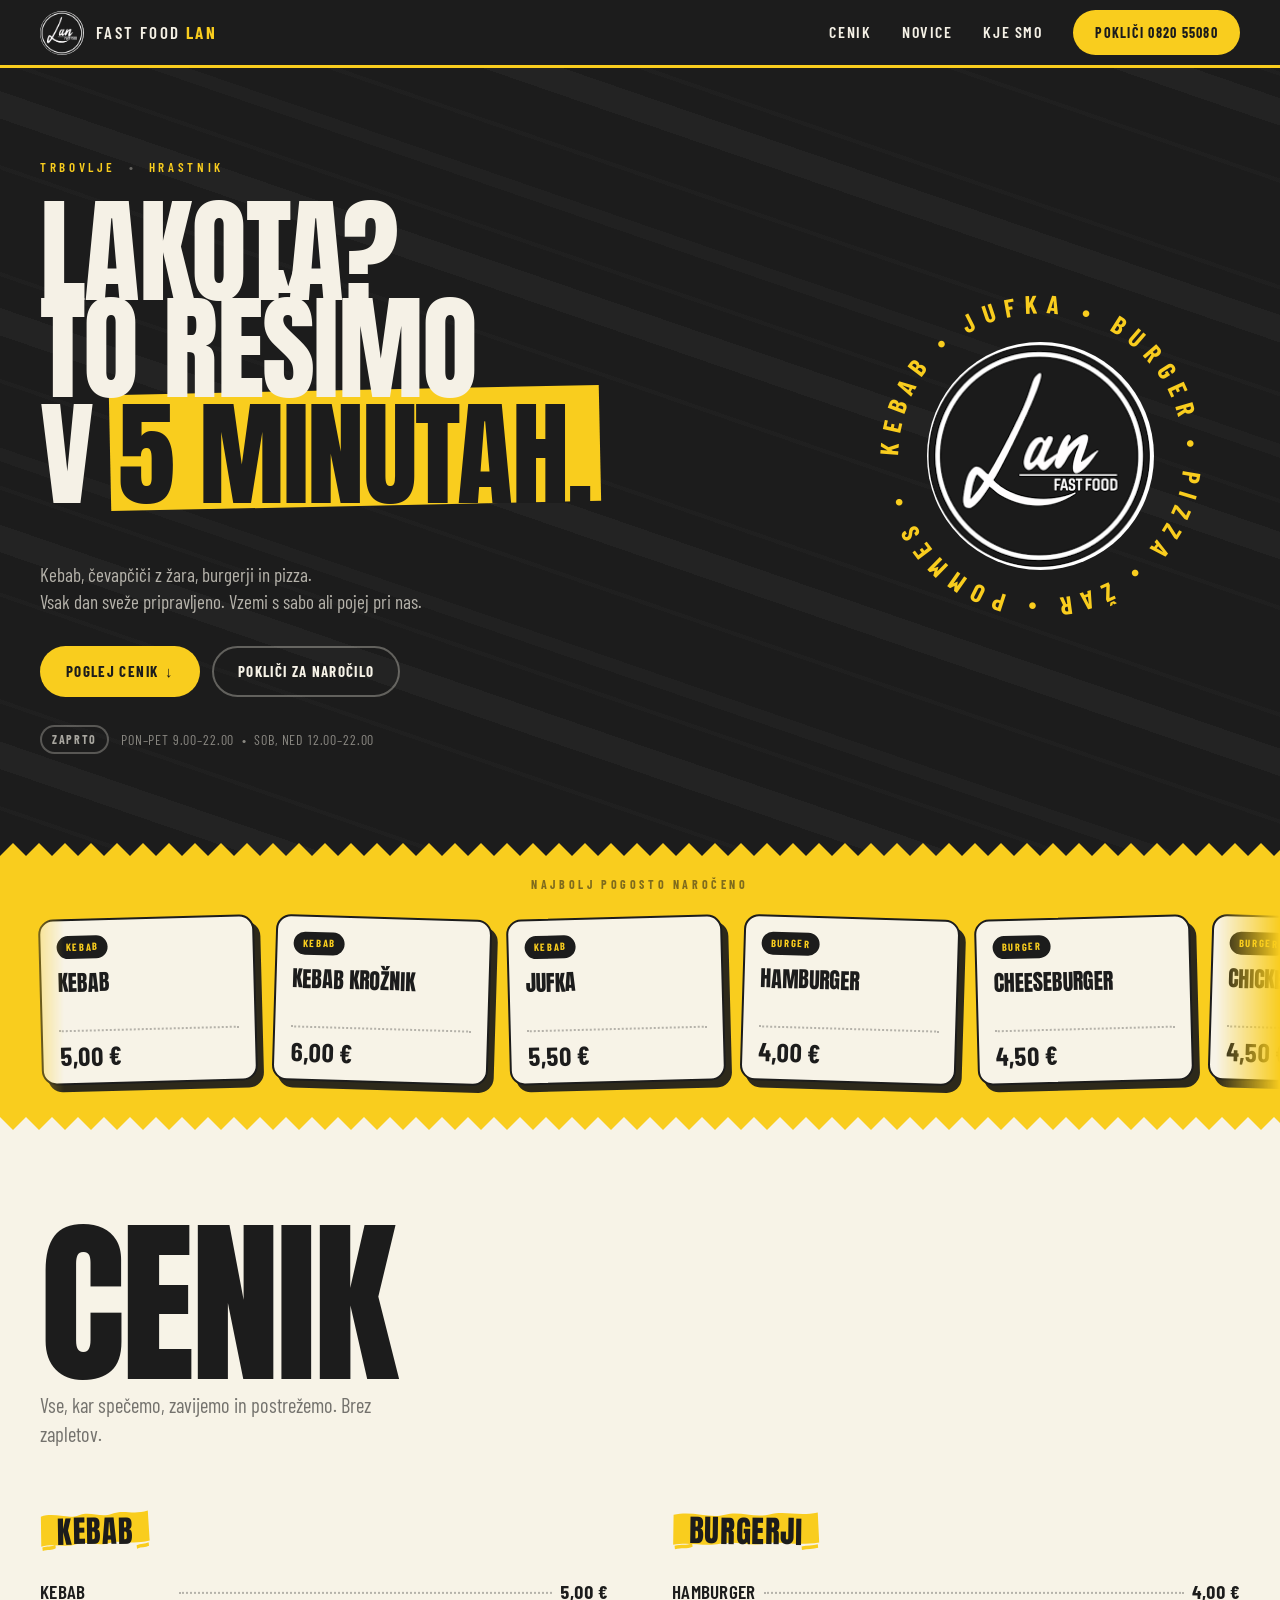
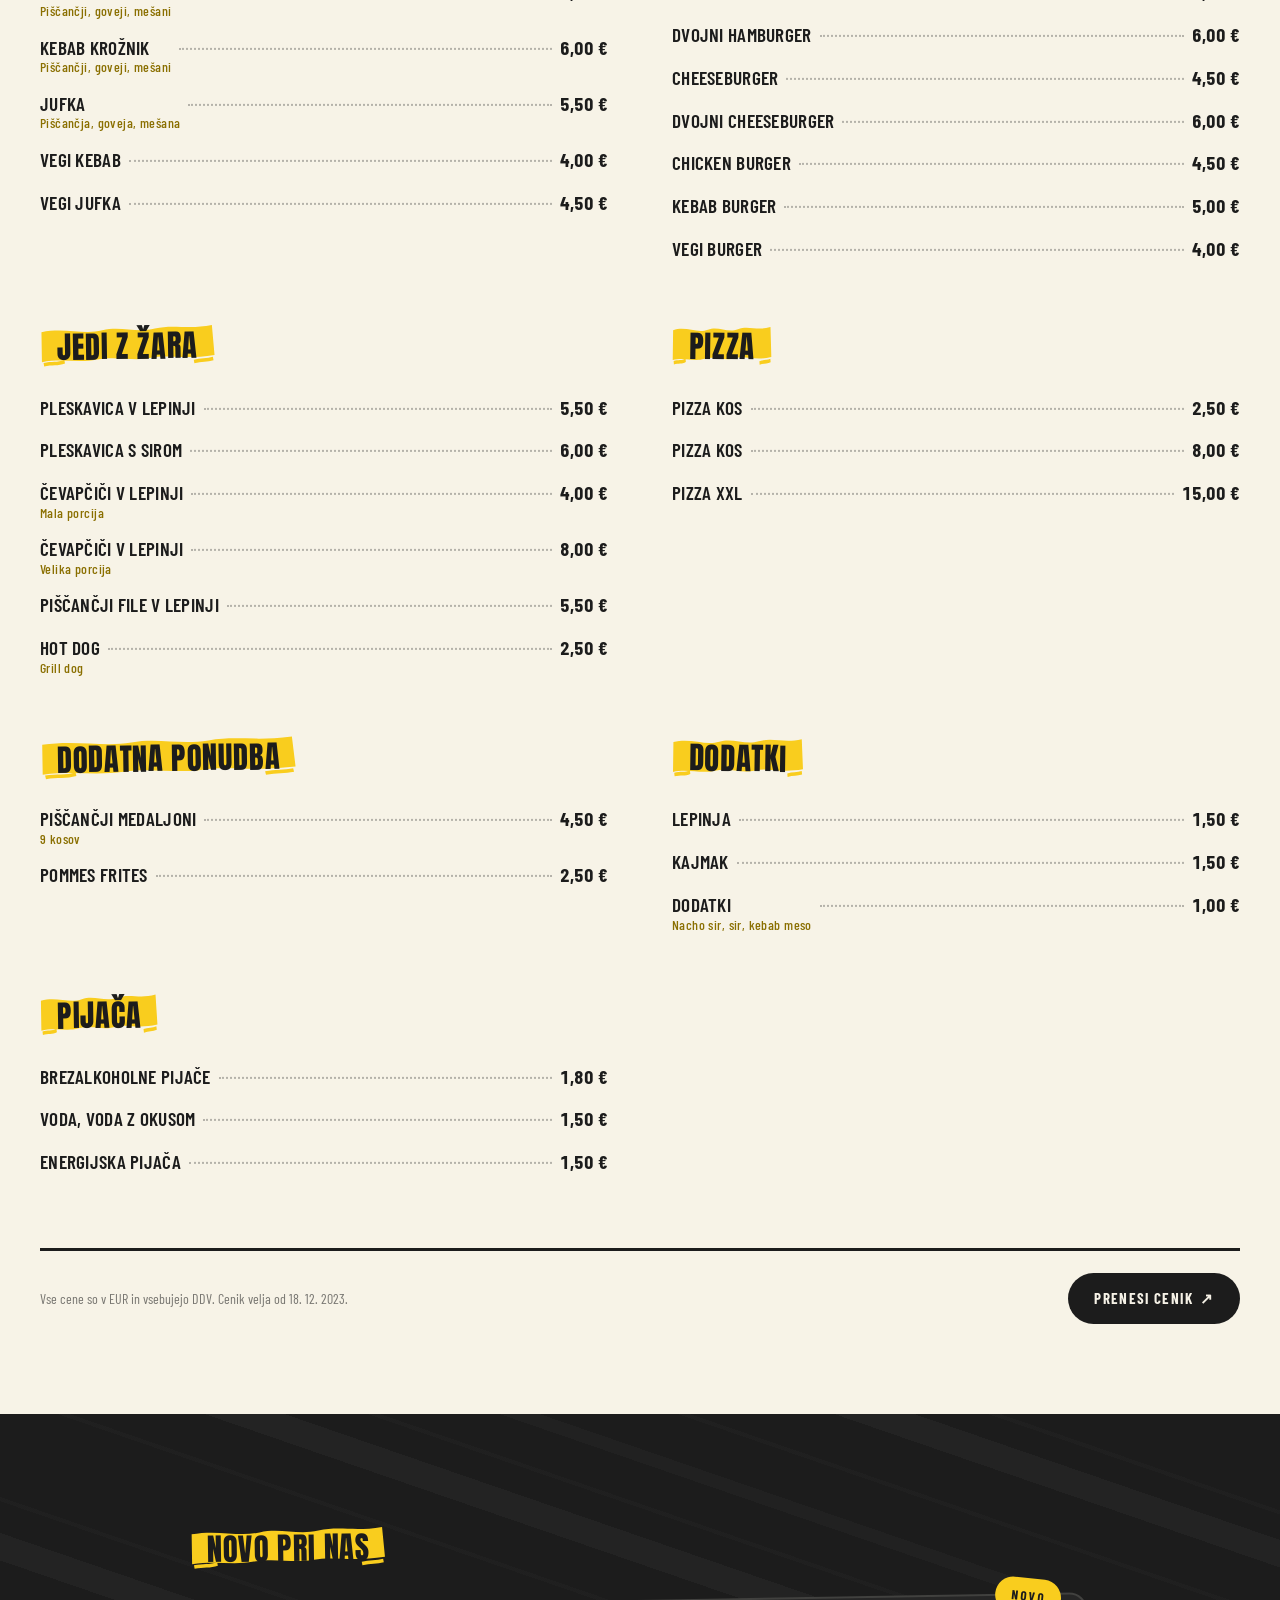
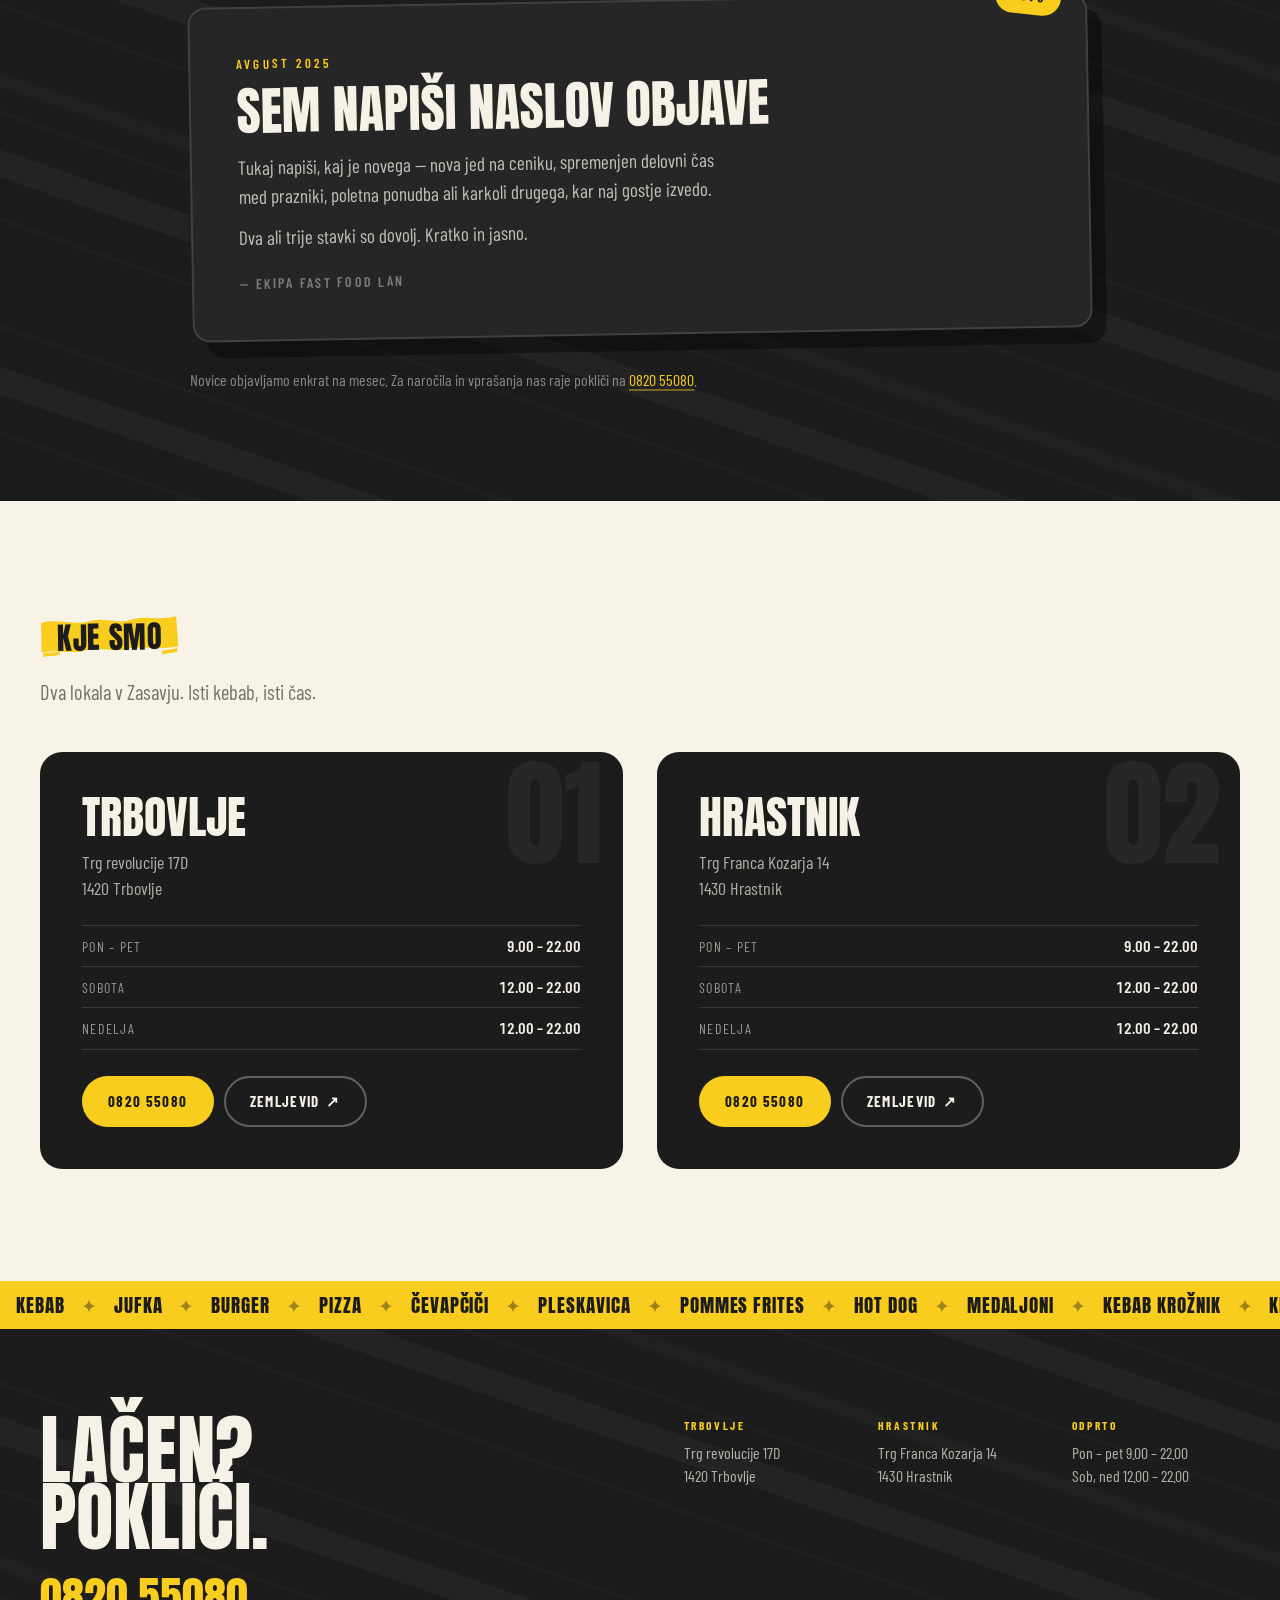
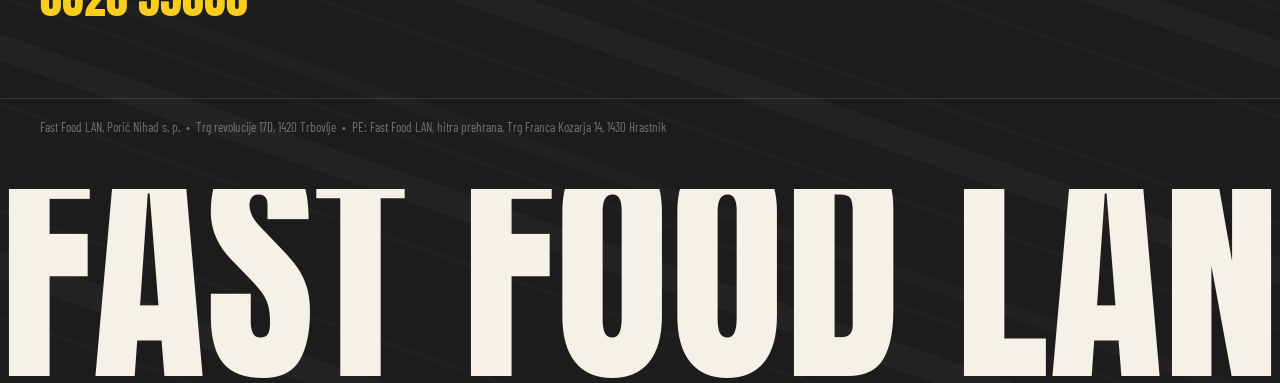
==== index.html @ a152cde7 "Add Fast Food LAN static site Single-page Slovene site for the Trbovlje and Hrastnik locations, buil" ====
<!DOCTYPE html>
<html lang="sl">
<head>
<meta charset="utf-8">
<meta name="viewport" content="width=device-width, initial-scale=1">
<title>Fast Food LAN — Trbovlje &amp; Hrastnik</title>
<meta name="description" content="Fast Food LAN — kebab, jufka, jedi z žara, burgerji in pizza. Trbovlje, Trg revolucije 17D in Hrastnik, Trg Franca Kozarja 14. Pokliči 0820 55080.">
<link rel="icon" href="assets/logo.png">
<link rel="preconnect" href="https://fonts.googleapis.com">
<link rel="preconnect" href="https://fonts.gstatic.com" crossorigin>
<link href="https://fonts.googleapis.com/css2?family=Anton&amp;family=Barlow+Condensed:wght@400;500;600;700&amp;display=swap" rel="stylesheet">
<link rel="stylesheet" href="css/style.css">
</head>
<body>

<a class="skip" href="#cenik">Skoči na cenik</a>

<!-- ============ GLAVA ============ -->
<header class="bar">
  <a class="bar__logo" href="#top">
    <img src="assets/logo.png" alt="Fast Food LAN" width="46" height="46">
    <span>Fast&nbsp;Food <b>LAN</b></span>
  </a>

  <button class="bar__burger" type="button" aria-expanded="false" aria-controls="nav" data-burger>
    <span></span><span></span><span></span>
    <em class="sr">Meni</em>
  </button>

  <nav class="bar__nav" id="nav" data-nav>
    <a href="#cenik">Cenik</a>
    <a href="#novice">Novice</a>
    <a href="#lokacije">Kje smo</a>
    <a class="btn btn--sun bar__call" href="tel:+38682055080">Pokliči 0820 55080</a>
  </nav>
</header>

<main id="top">

<!-- ============ HERO ============ -->
<section class="hero tex">
  <div class="hero__in">
    <div class="hero__txt">
      <p class="eyebrow">Trbovlje <i>&bull;</i> Hrastnik</p>
      <h1 class="hero__h">
        <span>Lakota?</span>
        <span>To rešimo</span>
        <span>v <mark>5 minutah.</mark></span>
      </h1>
      <p class="hero__p">Kebab, čevapčiči z žara, burgerji in pizza.<br>
        Vsak dan sveže pripravljeno. Vzemi s sabo ali pojej pri nas.</p>
      <div class="hero__btns">
        <a class="btn btn--sun" href="#cenik">Poglej cenik <i aria-hidden="true">&darr;</i></a>
        <a class="btn btn--line" href="tel:+38682055080">Pokliči za naročilo</a>
      </div>
      <p class="hero__meta">
        <span class="pill" data-openpill></span>
        <span>Pon&ndash;pet 9.00&ndash;22.00 &nbsp;&bull;&nbsp; sob, ned 12.00&ndash;22.00</span>
      </p>
    </div>

    <div class="hero__seal" aria-hidden="true">
      <svg class="seal" viewBox="0 0 240 240">
        <defs><path id="ring" d="M120,120 m-95,0 a95,95 0 1,1 190,0 a95,95 0 1,1 -190,0"/></defs>
        <text><textPath href="#ring">KEBAB &bull; JUFKA &bull; BURGER &bull; PIZZA &bull; ŽAR &bull; POMMES &bull; </textPath></text>
      </svg>
      <img class="hero__seal-logo" src="assets/logo.png" alt="" width="150" height="150">
    </div>
  </div>
</section>

<!-- ============ TEKOCI TRAK ============ -->
<!-- Kartice se same sestavijo iz cenika spodaj (glej js/main.js).
     Katera jed pride na trak dolocis z oznako data-pick v ceniku. -->
<section class="belt-wrap" data-belt-section hidden>
  <div class="zigline zigline--top" aria-hidden="true"></div>
  <p class="belt-kick">Najbolj pogosto naročeno</p>
  <div class="belt" data-belt>
    <div class="belt__shift" data-shift>
      <div class="belt__track" data-track></div>
    </div>
  </div>
  <div class="zigline zigline--bot" aria-hidden="true"></div>
</section>

<!-- ======================================================================
     CENIK
     Cene spremenis kar tukaj, v vrsticah <li class="row">.
     Oznaka data-pick pomeni, da se jed pokaze tudi na premikajocem traku.
     ====================================================================== -->
<section class="cenik" id="cenik">
  <header class="cenik__head">
    <h2 class="mega">Cenik</h2>
    <p>Vse, kar spečemo, zavijemo in postrežemo. Brez zapletov.</p>
  </header>

  <div class="cenik__grid">

    <section class="cat reveal">
      <h3 class="tag"><span>Kebab</span></h3>
      <ul class="rows">
        <li class="row" data-pick data-tag="Kebab"><span class="row__n">Kebab<em>Piščančji, goveji, mešani</em></span><span class="row__d"></span><span class="row__p">5,00&nbsp;€</span></li>
        <li class="row" data-pick data-tag="Kebab"><span class="row__n">Kebab krožnik<em>Piščančji, goveji, mešani</em></span><span class="row__d"></span><span class="row__p">6,00&nbsp;€</span></li>
        <li class="row" data-pick data-tag="Kebab"><span class="row__n">Jufka<em>Piščančja, goveja, mešana</em></span><span class="row__d"></span><span class="row__p">5,50&nbsp;€</span></li>
        <li class="row"><span class="row__n">Vegi kebab</span><span class="row__d"></span><span class="row__p">4,00&nbsp;€</span></li>
        <li class="row"><span class="row__n">Vegi jufka</span><span class="row__d"></span><span class="row__p">4,50&nbsp;€</span></li>
      </ul>
    </section>

    <section class="cat reveal">
      <h3 class="tag"><span>Burgerji</span></h3>
      <ul class="rows">
        <li class="row" data-pick data-tag="Burger"><span class="row__n">Hamburger</span><span class="row__d"></span><span class="row__p">4,00&nbsp;€</span></li>
        <li class="row"><span class="row__n">Dvojni hamburger</span><span class="row__d"></span><span class="row__p">6,00&nbsp;€</span></li>
        <li class="row" data-pick data-tag="Burger"><span class="row__n">Cheeseburger</span><span class="row__d"></span><span class="row__p">4,50&nbsp;€</span></li>
        <li class="row"><span class="row__n">Dvojni cheeseburger</span><span class="row__d"></span><span class="row__p">6,00&nbsp;€</span></li>
        <li class="row" data-pick data-tag="Burger"><span class="row__n">Chicken burger</span><span class="row__d"></span><span class="row__p">4,50&nbsp;€</span></li>
        <li class="row" data-pick data-tag="Burger"><span class="row__n">Kebab burger</span><span class="row__d"></span><span class="row__p">5,00&nbsp;€</span></li>
        <li class="row"><span class="row__n">Vegi burger</span><span class="row__d"></span><span class="row__p">4,00&nbsp;€</span></li>
      </ul>
    </section>

    <section class="cat reveal">
      <h3 class="tag"><span>Jedi z žara</span></h3>
      <ul class="rows">
        <li class="row" data-pick data-tag="Z žara"><span class="row__n">Pleskavica v lepinji</span><span class="row__d"></span><span class="row__p">5,50&nbsp;€</span></li>
        <li class="row"><span class="row__n">Pleskavica s sirom</span><span class="row__d"></span><span class="row__p">6,00&nbsp;€</span></li>
        <li class="row"><span class="row__n">Čevapčiči v lepinji<em>Mala porcija</em></span><span class="row__d"></span><span class="row__p">4,00&nbsp;€</span></li>
        <li class="row" data-pick data-tag="Z žara"><span class="row__n">Čevapčiči v lepinji<em>Velika porcija</em></span><span class="row__d"></span><span class="row__p">8,00&nbsp;€</span></li>
        <li class="row" data-pick data-tag="Z žara"><span class="row__n">Piščančji file v lepinji</span><span class="row__d"></span><span class="row__p">5,50&nbsp;€</span></li>
        <li class="row" data-pick data-tag="Z žara"><span class="row__n">Hot dog<em>Grill dog</em></span><span class="row__d"></span><span class="row__p">2,50&nbsp;€</span></li>
      </ul>
    </section>

    <section class="cat reveal">
      <h3 class="tag"><span>Pizza</span></h3>
      <ul class="rows">
        <li class="row" data-pick data-tag="Pizza"><span class="row__n">Pizza kos</span><span class="row__d"></span><span class="row__p">2,50&nbsp;€</span></li>
        <li class="row"><span class="row__n">Pizza kos</span><span class="row__d"></span><span class="row__p">8,00&nbsp;€</span></li>
        <li class="row" data-pick data-tag="Pizza"><span class="row__n">Pizza XXL</span><span class="row__d"></span><span class="row__p">15,00&nbsp;€</span></li>
      </ul>
    </section>

    <section class="cat reveal">
      <h3 class="tag"><span>Dodatna ponudba</span></h3>
      <ul class="rows">
        <li class="row" data-pick data-tag="Prigrizek"><span class="row__n">Piščančji medaljoni<em>9 kosov</em></span><span class="row__d"></span><span class="row__p">4,50&nbsp;€</span></li>
        <li class="row" data-pick data-tag="Prigrizek"><span class="row__n">Pommes frites</span><span class="row__d"></span><span class="row__p">2,50&nbsp;€</span></li>
      </ul>
    </section>

    <section class="cat reveal">
      <h3 class="tag"><span>Dodatki</span></h3>
      <ul class="rows">
        <li class="row"><span class="row__n">Lepinja</span><span class="row__d"></span><span class="row__p">1,50&nbsp;€</span></li>
        <li class="row"><span class="row__n">Kajmak</span><span class="row__d"></span><span class="row__p">1,50&nbsp;€</span></li>
        <li class="row"><span class="row__n">Dodatki<em>Nacho sir, sir, kebab meso</em></span><span class="row__d"></span><span class="row__p">1,00&nbsp;€</span></li>
      </ul>
    </section>

    <section class="cat reveal">
      <h3 class="tag"><span>Pijača</span></h3>
      <ul class="rows">
        <li class="row"><span class="row__n">Brezalkoholne pijače</span><span class="row__d"></span><span class="row__p">1,80&nbsp;€</span></li>
        <li class="row"><span class="row__n">Voda, voda z okusom</span><span class="row__d"></span><span class="row__p">1,50&nbsp;€</span></li>
        <li class="row"><span class="row__n">Energijska pijača</span><span class="row__d"></span><span class="row__p">1,50&nbsp;€</span></li>
      </ul>
    </section>

  </div>

  <footer class="cenik__foot">
    <p class="fine">Vse cene so v EUR in vsebujejo DDV. Cenik velja od 18.&nbsp;12.&nbsp;2023.</p>
    <a class="btn btn--ink" href="assets/cenik.jpg" target="_blank" rel="noopener">Prenesi cenik <i aria-hidden="true">&#8599;</i></a>
  </footer>
</section>

<!-- ======================================================================
     OBJAVA MESECA
     Enkrat na mesec zamenjaj samo tri stvari v kartici spodaj:
       1. DATUM     -> vrstica <p class="post__date">
       2. NASLOV    -> vrstica <h3 class="post__h">
       3. BESEDILO  -> odstavki <p> znotraj <div class="post__body">
     Nalepko "Novo" lahko zamenjas z drugo besedo ali celo vrstico izbrises.
     Vsega ostalega (razredov, oznak) se ne dotikaj.
     ====================================================================== -->
<section class="novice tex" id="novice">
  <div class="novice__in">
    <h2 class="tag tag--dark"><span>Novo pri nas</span></h2>

    <article class="post">
      <span class="sticker">Novo</span>
      <p class="post__date">Avgust 2025</p>
      <h3 class="post__h">Sem napiši naslov objave</h3>
      <div class="post__body">
        <p>Tukaj napiši, kaj je novega — nova jed na ceniku, spremenjen delovni čas
        med prazniki, poletna ponudba ali karkoli drugega, kar naj gostje izvedo.</p>
        <p>Dva ali trije stavki so dovolj. Kratko in jasno.</p>
      </div>
      <p class="post__sign">&mdash; ekipa Fast Food LAN</p>
    </article>

    <p class="novice__hint">Novice objavljamo enkrat na mesec.
      Za naročila in vprašanja nas raje pokliči na <a href="tel:+38682055080">0820 55080</a>.</p>
  </div>
</section>

<!-- ============ LOKACIJE ============ -->
<section class="loks" id="lokacije">
  <header class="loks__head">
    <h2 class="tag"><span>Kje smo</span></h2>
    <p>Dva lokala v Zasavju. Isti kebab, isti čas.</p>
  </header>

  <div class="loks__grid">
    <article class="lok">
      <p class="lok__no">01</p>
      <h3>Trbovlje</h3>
      <p class="lok__addr">Trg revolucije 17D<br>1420 Trbovlje</p>
      <dl class="hrs">
        <div><dt>Pon &ndash; pet</dt><dd>9.00 &ndash; 22.00</dd></div>
        <div><dt>Sobota</dt><dd>12.00 &ndash; 22.00</dd></div>
        <div><dt>Nedelja</dt><dd>12.00 &ndash; 22.00</dd></div>
      </dl>
      <div class="lok__btns">
        <a class="btn btn--sun" href="tel:+38682055080">0820 55080</a>
        <a class="btn btn--line" href="https://www.google.com/maps/search/?api=1&amp;query=Trg%20revolucije%2017D%2C%201420%20Trbovlje" target="_blank" rel="noopener">Zemljevid <i aria-hidden="true">&#8599;</i></a>
      </div>
    </article>

    <article class="lok">
      <p class="lok__no">02</p>
      <h3>Hrastnik</h3>
      <p class="lok__addr">Trg Franca Kozarja 14<br>1430 Hrastnik</p>
      <dl class="hrs">
        <div><dt>Pon &ndash; pet</dt><dd>9.00 &ndash; 22.00</dd></div>
        <div><dt>Sobota</dt><dd>12.00 &ndash; 22.00</dd></div>
        <div><dt>Nedelja</dt><dd>12.00 &ndash; 22.00</dd></div>
      </dl>
      <div class="lok__btns">
        <a class="btn btn--sun" href="tel:+38682055080">0820 55080</a>
        <a class="btn btn--line" href="https://www.google.com/maps/search/?api=1&amp;query=Trg%20Franca%20Kozarja%2014%2C%201430%20Hrastnik" target="_blank" rel="noopener">Zemljevid <i aria-hidden="true">&#8599;</i></a>
      </div>
    </article>
  </div>
</section>

</main>

<!-- ============ NOGA ============ -->
<footer class="foot tex" id="kontakt">
  <div class="strip" aria-hidden="true">
    <div class="strip__track" data-strip></div>
  </div>

  <div class="foot__in">
    <div class="foot__col">
      <h2 class="foot__claim">Lačen?<br>Pokliči.</h2>
      <a class="foot__tel" href="tel:+38682055080">0820 55080</a>
    </div>
    <div class="foot__col foot__col--adr">
      <div>
        <p class="foot__lbl">Trbovlje</p>
        <p>Trg revolucije 17D<br>1420 Trbovlje</p>
      </div>
      <div>
        <p class="foot__lbl">Hrastnik</p>
        <p>Trg Franca Kozarja 14<br>1430 Hrastnik</p>
      </div>
      <div>
        <p class="foot__lbl">Odprto</p>
        <p>Pon &ndash; pet 9.00 &ndash; 22.00<br>Sob, ned 12.00 &ndash; 22.00</p>
      </div>
    </div>
  </div>

  <p class="foot__legal">Fast Food LAN, Porič Nihad s.&nbsp;p. &nbsp;&bull;&nbsp; Trg revolucije 17D, 1420 Trbovlje &nbsp;&bull;&nbsp; PE: Fast Food LAN, hitra prehrana, Trg Franca Kozarja 14, 1430 Hrastnik</p>

  <svg class="wordmark" viewBox="0 0 1000 152" aria-hidden="true" focusable="false">
    <text x="0" y="146" font-size="200" textLength="1000" lengthAdjust="spacingAndGlyphs">FAST FOOD LAN</text>
  </svg>
</footer>

<script src="js/main.js"></script>
</body>
</html>
---- css/style.css ----
/* ==========================================================================
   Fast Food LAN — Trbovlje & Hrastnik
   Barve in oblike so vzete iz tiskanega cenika: crna, rumena, kremna.
   ========================================================================== */

:root{
  --ink:#1c1c1c;
  --ink-2:#262626;
  --sun:#f9cd1e;
  --sun-hi:#ffda3d;
  --cream:#f7f3e7;
  --chalk:#f5f1e6;
  --mustard:#8a6f00;

  --bar-h:68px;
  --pad:clamp(16px,4vw,40px);
  --wrap:1280px;

  --disp:'Anton','Arial Narrow',Impact,'Haettenschweiler',sans-serif;
  --text:'Barlow Condensed','Roboto Condensed','Arial Narrow',Arial,sans-serif;

  /* rumena poteza copica — enaka kot na tiskanem ceniku */
  --brush:url("data:image/svg+xml,%3Csvg xmlns='http://www.w3.org/2000/svg' viewBox='0 0 320 50' preserveAspectRatio='none'%3E%3Cpath fill='%23f9cd1e' d='M3 44 C40 40 70 46 104 42 C140 38 168 45 202 41 C232 37 262 44 318 39 L314 5 C270 10 244 3 210 8 C176 13 148 4 114 9 C80 14 46 5 3 10 Z'/%3E%3Cpath fill='%23f9cd1e' d='M281 48 C294 46 305 47 316 45 L315 41 C304 43 292 42 280 44 Z'/%3E%3Cpath fill='%23f9cd1e' d='M7 49 C21 47 33 49 45 46 L44 42 C32 45 20 43 6 45 Z'/%3E%3C/svg%3E");
}

*,*::before,*::after{box-sizing:border-box}

html{
  overflow-x:hidden;
  scroll-behavior:smooth;
  -webkit-text-size-adjust:100%;
}

body{
  margin:0;
  overflow-x:hidden;
  background:var(--cream);
  color:var(--ink);
  font-family:var(--text);
  font-size:17px;
  line-height:1.4;
  -webkit-font-smoothing:antialiased;
}

img{max-width:100%;height:auto;display:block}
a{color:inherit;text-decoration:none}
h1,h2,h3{font-weight:400;margin:0}

:focus-visible{outline:3px solid var(--sun);outline-offset:3px;border-radius:3px}

.sr{position:absolute;width:1px;height:1px;overflow:hidden;clip-path:inset(50%);white-space:nowrap}

.skip{
  position:absolute;left:-9999px;top:0;z-index:200;
  background:var(--sun);color:var(--ink);padding:12px 18px;
  font-weight:700;text-transform:uppercase;letter-spacing:.1em;
}
.skip:focus{left:12px;top:12px}

section[id],main[id]{scroll-margin-top:calc(var(--bar-h) + 20px)}

/* --- diagonalne poteze na temnem ozadju (kot na ceniku) ------------------ */
.tex{position:relative;background:var(--ink);color:var(--chalk);overflow:hidden}
.tex::before{
  content:"";position:absolute;inset:-12% -20%;pointer-events:none;
  background:
    repeating-linear-gradient(19deg,transparent 0 58px,rgba(255,255,255,.032) 58px 84px,transparent 84px 205px),
    repeating-linear-gradient(19deg,transparent 0 134px,rgba(255,255,255,.024) 134px 147px,transparent 147px 420px),
    repeating-linear-gradient(19deg,transparent 0 22px,rgba(255,255,255,.015) 22px 26px,transparent 26px 101px);
}
.tex>*{position:relative;z-index:1}

/* --- gumbi --------------------------------------------------------------- */
.btn{
  display:inline-flex;align-items:center;gap:.45em;
  font-family:var(--text);font-weight:700;font-size:15px;
  text-transform:uppercase;letter-spacing:.09em;
  padding:13px 24px;border:2.5px solid transparent;border-radius:999px;
  cursor:pointer;white-space:nowrap;
  transition:transform .18s ease,background-color .18s ease,color .18s ease,border-color .18s ease;
}
.btn i{font-style:normal}
.btn--sun{background:var(--sun);color:var(--ink)}
.btn--sun:hover{background:var(--sun-hi);transform:translateY(-2px)}
.btn--ink{background:var(--ink);color:var(--chalk)}
.btn--ink:hover{transform:translateY(-2px)}
.btn--line{border-color:rgba(245,241,230,.32);color:var(--chalk)}
.btn--line:hover{border-color:var(--sun);color:var(--sun);transform:translateY(-2px)}

/* --- rumena oznaka s potezo copica -------------------------------------- */
.tag{
  display:block;margin:0 0 18px;
  font-family:var(--disp);font-size:clamp(23px,2.4vw,31px);
  text-transform:uppercase;letter-spacing:.02em;color:var(--ink);
}
/* poteza mora biti visja od crk — Anton sega nad vrh vrstice */
.tag span{
  display:inline-block;line-height:1;padding:.3em .55em .13em;
  background-image:var(--brush);background-repeat:no-repeat;background-size:100% 100%;
  transform:rotate(-.9deg);
}
.cat:nth-child(even) .tag span{transform:rotate(.8deg)}

.mega{
  font-family:var(--disp);font-size:clamp(62px,14vw,188px);
  line-height:.8;letter-spacing:-.022em;text-transform:uppercase;
}

.eyebrow{
  margin:0;font-weight:600;font-size:13px;letter-spacing:.28em;
  text-transform:uppercase;color:var(--sun);
}
.eyebrow i{font-style:normal;color:rgba(245,241,230,.35);margin:0 .45em}

/* ======================= GLAVA ========================================== */
.bar{
  position:fixed;top:0;left:0;right:0;z-index:100;
  height:var(--bar-h);
  display:flex;align-items:center;justify-content:space-between;gap:18px;
  padding:0 var(--pad);
  background:var(--ink);
  border-bottom:3px solid var(--sun);
}
.bar__logo{display:flex;align-items:center;gap:12px;color:var(--chalk)}
.bar__logo img{width:44px;height:44px;border-radius:50%;background:#fff}
.bar__logo span{
  font-weight:600;font-size:17px;letter-spacing:.14em;text-transform:uppercase;
}
.bar__logo b{color:var(--sun);font-weight:700}

.bar__nav{display:flex;align-items:center;gap:clamp(16px,2.4vw,34px)}
.bar__nav>a:not(.btn){
  position:relative;font-weight:600;font-size:16px;letter-spacing:.1em;
  text-transform:uppercase;color:var(--chalk);padding:6px 0;
}
.bar__nav>a:not(.btn)::after{
  content:"";position:absolute;left:0;right:0;bottom:0;height:3px;
  background:var(--sun);transform:scaleX(0);transform-origin:left;
  transition:transform .22s ease;
}
.bar__nav>a:not(.btn):hover::after{transform:scaleX(1)}
.bar__call{padding:11px 20px;font-size:14px}

.bar__burger{
  display:none;position:relative;width:46px;height:40px;
  background:none;border:0;padding:8px;cursor:pointer;
}
.bar__burger span{
  display:block;height:3px;background:var(--chalk);border-radius:2px;
  transition:transform .22s ease,opacity .18s ease;
}
.bar__burger span+span{margin-top:6px}
.bar__burger[aria-expanded="true"] span:nth-child(1){transform:translateY(9px) rotate(45deg)}
.bar__burger[aria-expanded="true"] span:nth-child(2){opacity:0}
.bar__burger[aria-expanded="true"] span:nth-child(3){transform:translateY(-9px) rotate(-45deg)}

@media (max-width:880px){
  .bar__burger{display:block}
  .bar__nav{
    position:fixed;top:var(--bar-h);left:0;right:0;
    flex-direction:column;align-items:flex-start;gap:4px;
    padding:26px var(--pad) 34px;
    background:var(--ink);border-bottom:3px solid var(--sun);
    transform:translateY(-14px);opacity:0;pointer-events:none;
    transition:transform .24s ease,opacity .2s ease;
  }
  .bar__nav.is-open{transform:none;opacity:1;pointer-events:auto}
  .bar__nav>a:not(.btn){font-family:var(--disp);font-size:34px;letter-spacing:.02em;padding:10px 0}
  .bar__nav>a:not(.btn)::after{display:none}
  .bar__call{margin-top:16px;font-size:16px;padding:14px 24px}
}
@media (max-width:420px){
  .bar__logo span{display:none}
}

/* ======================= HERO =========================================== */
.hero{padding:calc(var(--bar-h) + clamp(46px,7vw,92px)) 0 clamp(56px,8vw,104px)}
.hero__in{
  max-width:var(--wrap);margin:0 auto;padding:0 var(--pad);
  display:grid;grid-template-columns:minmax(0,1.3fr) minmax(0,.7fr);
  gap:clamp(26px,5vw,60px);align-items:center;
}
.hero__h{
  font-family:var(--disp);font-size:clamp(50px,9vw,130px);line-height:.84;
  letter-spacing:-.014em;text-transform:uppercase;margin:.24em 0 .42em;
}
.hero__h span{display:block}
/* rumeni marker za tekstom — kot na tiskanem ceniku */
.hero__h mark{
  position:relative;display:inline-block;line-height:1;
  background:none;color:var(--ink);
}
.hero__h mark::before{
  content:"";position:absolute;z-index:-1;
  left:-.07em;right:-.07em;top:-.06em;bottom:.05em;
  background:var(--sun);transform:rotate(-1.2deg);
}
.hero__p{
  margin:0;font-size:clamp(17px,1.5vw,21px);line-height:1.45;
  color:rgba(245,241,230,.7);max-width:46ch;
}
.hero__btns{display:flex;flex-wrap:wrap;gap:12px;margin-top:30px}
.hero__meta{
  display:flex;align-items:center;flex-wrap:wrap;gap:12px;margin:28px 0 0;
  font-size:14px;letter-spacing:.06em;text-transform:uppercase;
  color:rgba(245,241,230,.5);
}
.pill{
  font-weight:700;font-size:12px;letter-spacing:.14em;
  padding:6px 12px;border-radius:999px;background:var(--sun);color:var(--ink);
}
.pill:empty{display:none}
.pill.is-closed{background:transparent;color:rgba(245,241,230,.65);box-shadow:inset 0 0 0 2px rgba(245,241,230,.28)}

.hero__seal{position:relative;width:min(100%,360px);aspect-ratio:1;margin-inline:auto;display:grid;place-items:center}
.seal{position:absolute;inset:0;width:100%;height:100%;animation:spin 26s linear infinite}
.seal text{
  font-family:var(--text);font-weight:700;font-size:17px;letter-spacing:.34em;
  fill:var(--sun);text-transform:uppercase;
}
.hero__seal-logo{width:63%;height:auto;border-radius:50%;background:var(--cream)}
@keyframes spin{to{transform:rotate(360deg)}}

@media (max-width:980px){
  .hero__in{grid-template-columns:1fr}
  .hero__seal{width:min(100%,250px);margin-top:20px}
}

/* ======================= TEKOCI TRAK ==================================== */
.belt-wrap{position:relative;background:var(--sun);color:var(--ink);padding:20px 0 4px}
.belt-wrap[hidden]{display:none}

.zigline{
  position:absolute;left:0;right:0;height:13px;
  background-repeat:repeat-x;background-size:26px 13px;pointer-events:none;
}
.zigline--top{
  top:-13px;
  background-image:url("data:image/svg+xml,%3Csvg xmlns='http://www.w3.org/2000/svg' width='26' height='13'%3E%3Cpath fill='%23f9cd1e' d='M0 13 L13 0 L26 13 Z'/%3E%3C/svg%3E");
}
.zigline--bot{
  bottom:-13px;
  background-image:url("data:image/svg+xml,%3Csvg xmlns='http://www.w3.org/2000/svg' width='26' height='13'%3E%3Cpath fill='%23f9cd1e' d='M0 0 L13 13 L26 0 Z'/%3E%3C/svg%3E");
}

.belt-kick{
  margin:0;text-align:center;
  font-weight:700;font-size:12px;letter-spacing:.3em;text-transform:uppercase;
  color:rgba(28,28,28,.55);
}

.belt{
  overflow:hidden;padding:24px 0 30px;cursor:grab;
  touch-action:pan-y;
  -webkit-mask-image:linear-gradient(90deg,transparent,#000 5%,#000 95%,transparent);
  mask-image:linear-gradient(90deg,transparent,#000 5%,#000 95%,transparent);
}
.belt.is-drag{cursor:grabbing}

/* locen ovoj za vlecenje, da ne povozi animacije na traku */
.belt__shift{
  display:flex;width:max-content;
  transform:translate3d(var(--drag,0px),0,0);
}
.belt__track{
  display:flex;width:max-content;
  animation:belt 46s linear infinite;
  will-change:transform;
}
@keyframes belt{
  from{transform:translate3d(0,0,0)}
  to{transform:translate3d(-50%,0,0)}
}
.belt:hover .belt__track,
.belt:focus-within .belt__track,
.belt.is-paused .belt__track{animation-play-state:paused}

.belt__set{display:flex;gap:18px;padding-right:18px;margin:0;list-style:none}

.card{
  flex:0 0 auto;width:216px;
  display:flex;flex-direction:column;
  background:var(--cream);color:var(--ink);
  border:2.5px solid var(--ink);border-radius:15px;
  padding:15px 16px 14px;
  box-shadow:6px 7px 0 rgba(28,28,28,.92);
  transform:rotate(-1.5deg);
  transition:transform .22s ease,box-shadow .22s ease;
}
.card:nth-child(even){transform:rotate(1.7deg)}
.card:hover{transform:rotate(0deg) translateY(-9px) scale(1.035);box-shadow:11px 13px 0 var(--ink)}
.card__tag{
  align-self:flex-start;
  background:var(--ink);color:var(--sun);
  font-weight:700;font-size:10.5px;letter-spacing:.16em;text-transform:uppercase;
  padding:4px 9px;border-radius:999px;
}
.card__n{
  font-family:var(--disp);font-size:22px;line-height:1;text-transform:uppercase;
  margin:13px 0 14px;min-height:2em;
}
.card__p{
  margin-top:auto;padding-top:11px;border-top:2px dotted rgba(28,28,28,.3);
  font-weight:700;font-size:26px;line-height:1;font-variant-numeric:tabular-nums;
}

/* ======================= CENIK ========================================== */
.cenik{
  background:var(--cream);
  padding:clamp(66px,9vw,120px) var(--pad) clamp(56px,7vw,92px);
}
.cenik__head{max-width:var(--wrap);margin:0 auto clamp(34px,5vw,58px)}
.cenik__head p{
  margin:16px 0 0;font-size:clamp(17px,1.6vw,22px);
  color:rgba(28,28,28,.6);max-width:44ch;
}

.cenik__grid{
  max-width:var(--wrap);margin:0 auto;
  display:grid;grid-template-columns:repeat(2,minmax(0,1fr));
  gap:clamp(32px,4vw,58px) clamp(34px,5vw,76px);
}
@media (max-width:760px){.cenik__grid{grid-template-columns:1fr}}

.rows{margin:0;padding:0;list-style:none}
.row{
  display:grid;grid-template-columns:auto minmax(14px,1fr) auto;
  align-items:baseline;gap:8px;padding:8px 0;
}
.row__n{
  font-weight:600;font-size:clamp(17px,1.5vw,20px);line-height:1.12;
  text-transform:uppercase;letter-spacing:.015em;
}
.row__n em{
  display:block;font-style:normal;font-weight:500;
  font-size:.72em;letter-spacing:.03em;text-transform:none;
  color:var(--mustard);margin-top:1px;
}
.row__d{border-bottom:2px dotted rgba(28,28,28,.3);transform:translateY(-.3em)}
.row__p{
  font-weight:700;font-size:clamp(17px,1.5vw,20px);
  white-space:nowrap;font-variant-numeric:tabular-nums;
}

.cenik__foot{
  max-width:var(--wrap);margin:clamp(38px,5vw,64px) auto 0;
  padding-top:22px;border-top:3px solid var(--ink);
  display:flex;align-items:center;justify-content:space-between;gap:20px;flex-wrap:wrap;
}
.fine{margin:0;font-size:14px;line-height:1.5;color:rgba(28,28,28,.58);max-width:64ch}

/* --- razkritje ob drsenju (samo ce je JS vklopljen) --------------------- */
html.js .reveal{
  opacity:0;transform:translateY(18px);
  transition:opacity .55s ease,transform .55s cubic-bezier(.2,.7,.3,1);
  transition-delay:calc(var(--i,0) * 70ms);
}
html.js .reveal.is-in{opacity:1;transform:none}

/* ======================= NOVICE ========================================= */
.novice{padding:clamp(64px,9vw,110px) var(--pad)}
.novice__in{max-width:900px;margin:0 auto}
.tag--dark{margin-bottom:0}

.post{
  position:relative;margin-top:30px;
  background:var(--ink-2);border:2.5px solid rgba(245,241,230,.13);border-radius:18px;
  padding:clamp(26px,4vw,46px);
  transform:rotate(-1deg);
  box-shadow:14px 16px 0 rgba(0,0,0,.38);
}
.sticker{
  position:absolute;top:-17px;right:24px;
  background:var(--sun);color:var(--ink);
  font-weight:700;font-size:13px;letter-spacing:.18em;text-transform:uppercase;
  padding:9px 16px;border-radius:999px;transform:rotate(7deg);
}
.post__date{
  margin:0;font-weight:600;font-size:13px;letter-spacing:.24em;
  text-transform:uppercase;color:var(--sun);
}
.post__h{
  font-family:var(--disp);font-size:clamp(28px,4.2vw,52px);line-height:.94;
  text-transform:uppercase;margin:14px 0 18px;
}
.post__body p{
  margin:0 0 12px;font-size:clamp(17px,1.5vw,20px);line-height:1.5;
  color:rgba(245,241,230,.75);max-width:54ch;
}
.post__sign{
  margin:22px 0 0;font-weight:600;font-size:14px;letter-spacing:.16em;
  text-transform:uppercase;color:rgba(245,241,230,.42);
}
.novice__hint{margin:34px 0 0;font-size:16px;color:rgba(245,241,230,.5)}
.novice__hint a{color:var(--sun);border-bottom:2px solid rgba(249,205,30,.4)}

/* ======================= LOKACIJE ======================================= */
.loks{background:var(--cream);padding:clamp(64px,9vw,112px) var(--pad)}
.loks__head{max-width:var(--wrap);margin:0 auto clamp(28px,4vw,46px)}
.loks__head p{margin:16px 0 0;font-size:clamp(17px,1.6vw,22px);color:rgba(28,28,28,.6)}

.loks__grid{
  max-width:var(--wrap);margin:0 auto;
  display:grid;grid-template-columns:repeat(2,minmax(0,1fr));gap:clamp(20px,3vw,34px);
}
@media (max-width:760px){.loks__grid{grid-template-columns:1fr}}

.lok{
  position:relative;overflow:hidden;
  background:var(--ink);color:var(--chalk);border-radius:22px;
  padding:clamp(26px,3.4vw,42px);
}
.lok__no{
  position:absolute;top:2px;right:20px;margin:0;
  font-family:var(--disp);font-size:118px;line-height:1;
  color:rgba(245,241,230,.055);
}
.lok h3{
  position:relative;font-family:var(--disp);font-size:clamp(30px,3.6vw,46px);
  line-height:1;text-transform:uppercase;margin:0 0 10px;
}
.lok__addr{margin:0 0 24px;font-size:18px;line-height:1.4;color:rgba(245,241,230,.68)}
.hrs{margin:0 0 26px;border-top:1px solid rgba(245,241,230,.13)}
.hrs div{
  display:flex;justify-content:space-between;align-items:baseline;gap:14px;
  padding:9px 0;border-bottom:1px solid rgba(245,241,230,.13);
}
.hrs dt{font-size:14px;letter-spacing:.09em;text-transform:uppercase;color:rgba(245,241,230,.58)}
.hrs dd{margin:0;font-weight:600;font-size:16px;font-variant-numeric:tabular-nums}
.lok__btns{display:flex;flex-wrap:wrap;gap:10px}

/* ======================= NOGA =========================================== */
.foot{padding:0}
.strip{background:var(--sun);color:var(--ink);overflow:hidden;padding:11px 0}
.strip__track{display:flex;width:max-content;animation:belt 38s linear infinite}
.strip__set{
  display:flex;margin:0;padding:0;list-style:none;white-space:nowrap;
  font-family:var(--disp);font-size:19px;text-transform:uppercase;letter-spacing:.05em;
}
.strip__set li{padding:0 16px}
.strip__set li.sep{color:rgba(28,28,28,.42);padding:0}

.foot__in{
  max-width:var(--wrap);margin:0 auto;
  padding:clamp(50px,7vw,88px) var(--pad) 0;
  display:grid;grid-template-columns:1.05fr 1fr;gap:clamp(28px,5vw,60px);
}
@media (max-width:860px){.foot__in{grid-template-columns:1fr}}

.foot__claim{
  font-family:var(--disp);font-size:clamp(40px,6vw,84px);line-height:.86;
  text-transform:uppercase;
}
.foot__tel{
  display:inline-block;margin-top:18px;
  font-family:var(--disp);font-size:clamp(28px,3.4vw,44px);color:var(--sun);
}
.foot__tel:hover{color:var(--sun-hi)}
.foot__col--adr{
  display:grid;grid-template-columns:repeat(auto-fit,minmax(148px,1fr));gap:26px;
  font-size:16px;color:rgba(245,241,230,.7);
}
.foot__col--adr p{margin:0;line-height:1.45}
.foot__col--adr .foot__lbl{
  font-weight:700;font-size:11.5px;letter-spacing:.22em;text-transform:uppercase;
  color:var(--sun);margin:0 0 7px;
}
.foot__legal{
  max-width:var(--wrap);margin:clamp(40px,6vw,70px) auto 0;
  padding:18px var(--pad) 0;border-top:1px solid rgba(245,241,230,.12);
  font-size:13px;line-height:1.55;color:rgba(245,241,230,.4);
}
/* velik napis cez celo sirino noge — vedno se natancno prilega robovom */
.wordmark{display:block;width:100%;height:auto;margin:clamp(30px,4vw,56px) 0 0}
.wordmark text{font-family:var(--disp);fill:var(--chalk)}

/* ======================= MANJ GIBANJA =================================== */
@media (prefers-reduced-motion:reduce){
  html{scroll-behavior:auto}
  .belt__track,.strip__track,.seal{animation:none;transform:none}
  .belt{overflow-x:auto;scroll-snap-type:x mandatory;cursor:default;
        -webkit-mask-image:none;mask-image:none;padding-inline:var(--pad)}
  .belt__set:nth-child(2){display:none}
  .card{scroll-snap-align:center;transform:none}
  .card:hover{transform:translateY(-4px)}
  html.js .reveal{opacity:1;transform:none;transition:none}
  .btn:hover,.foot__tel:hover{transform:none}
}
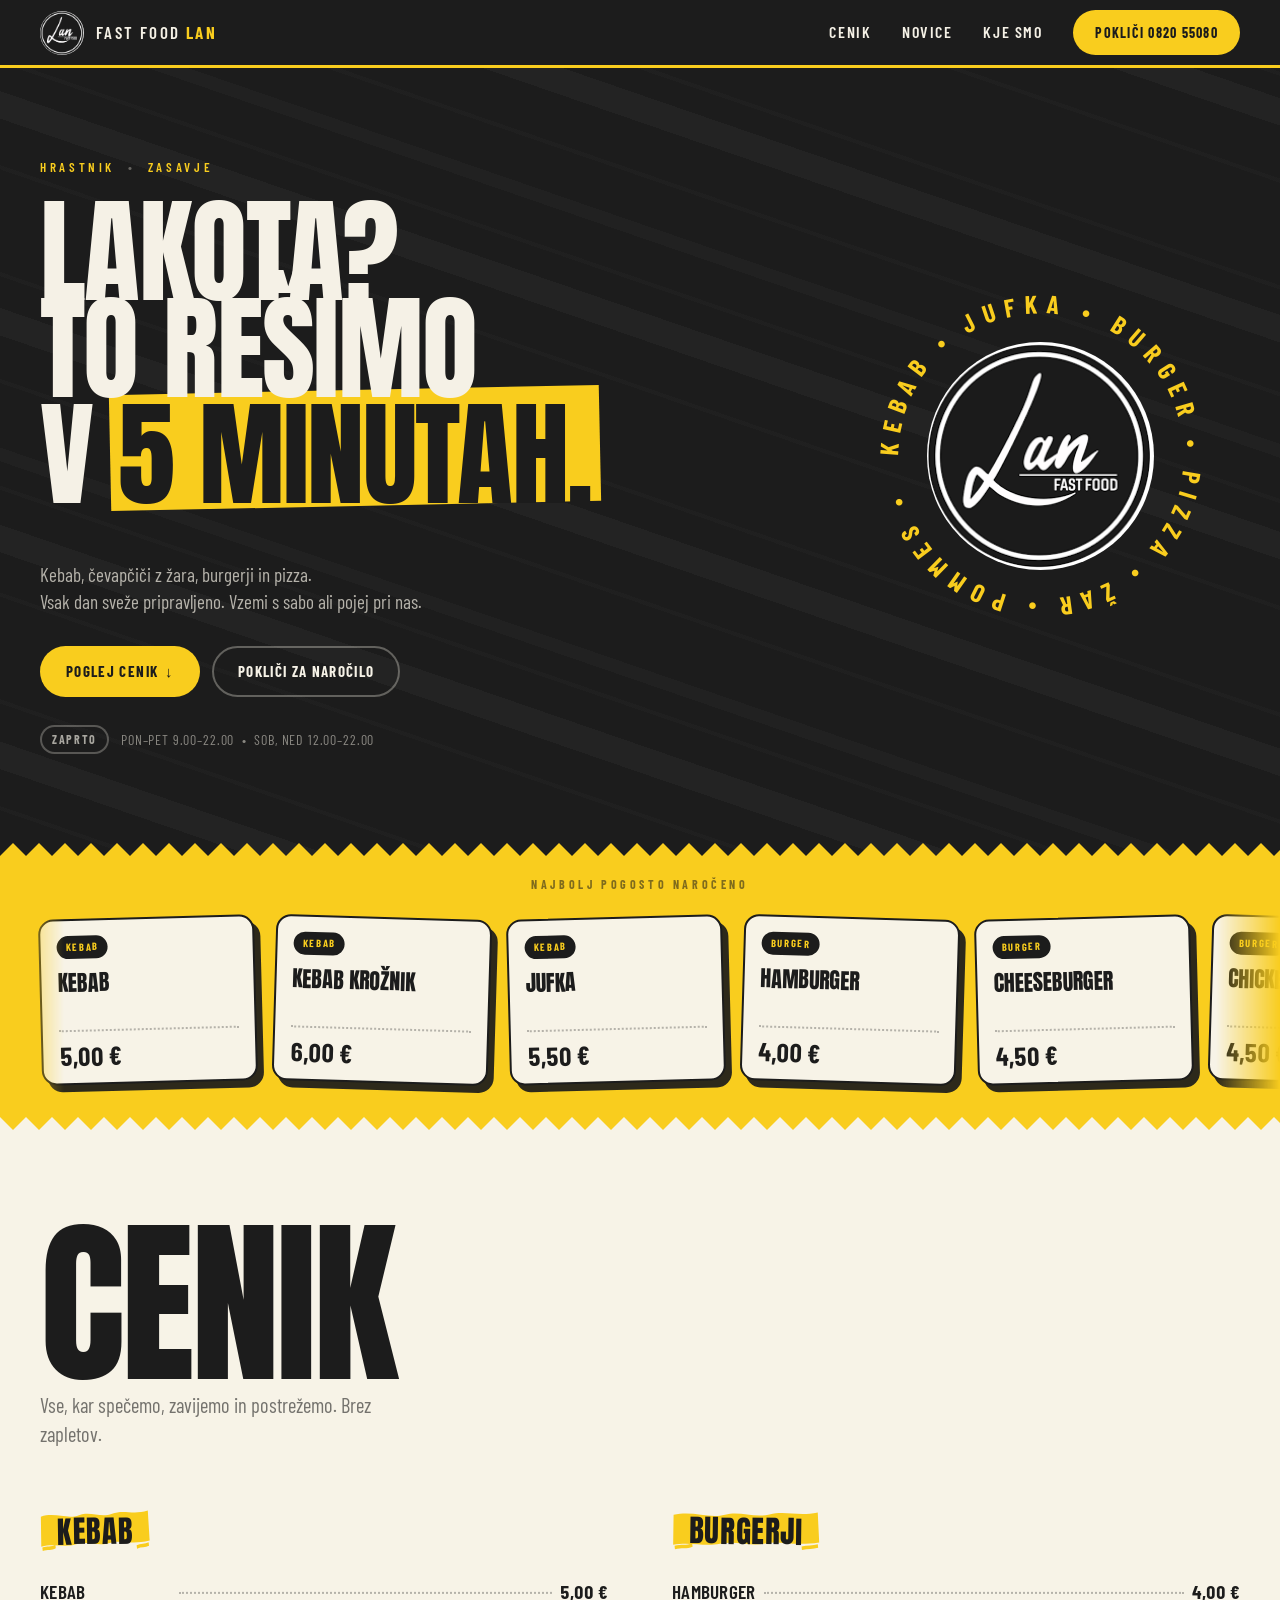
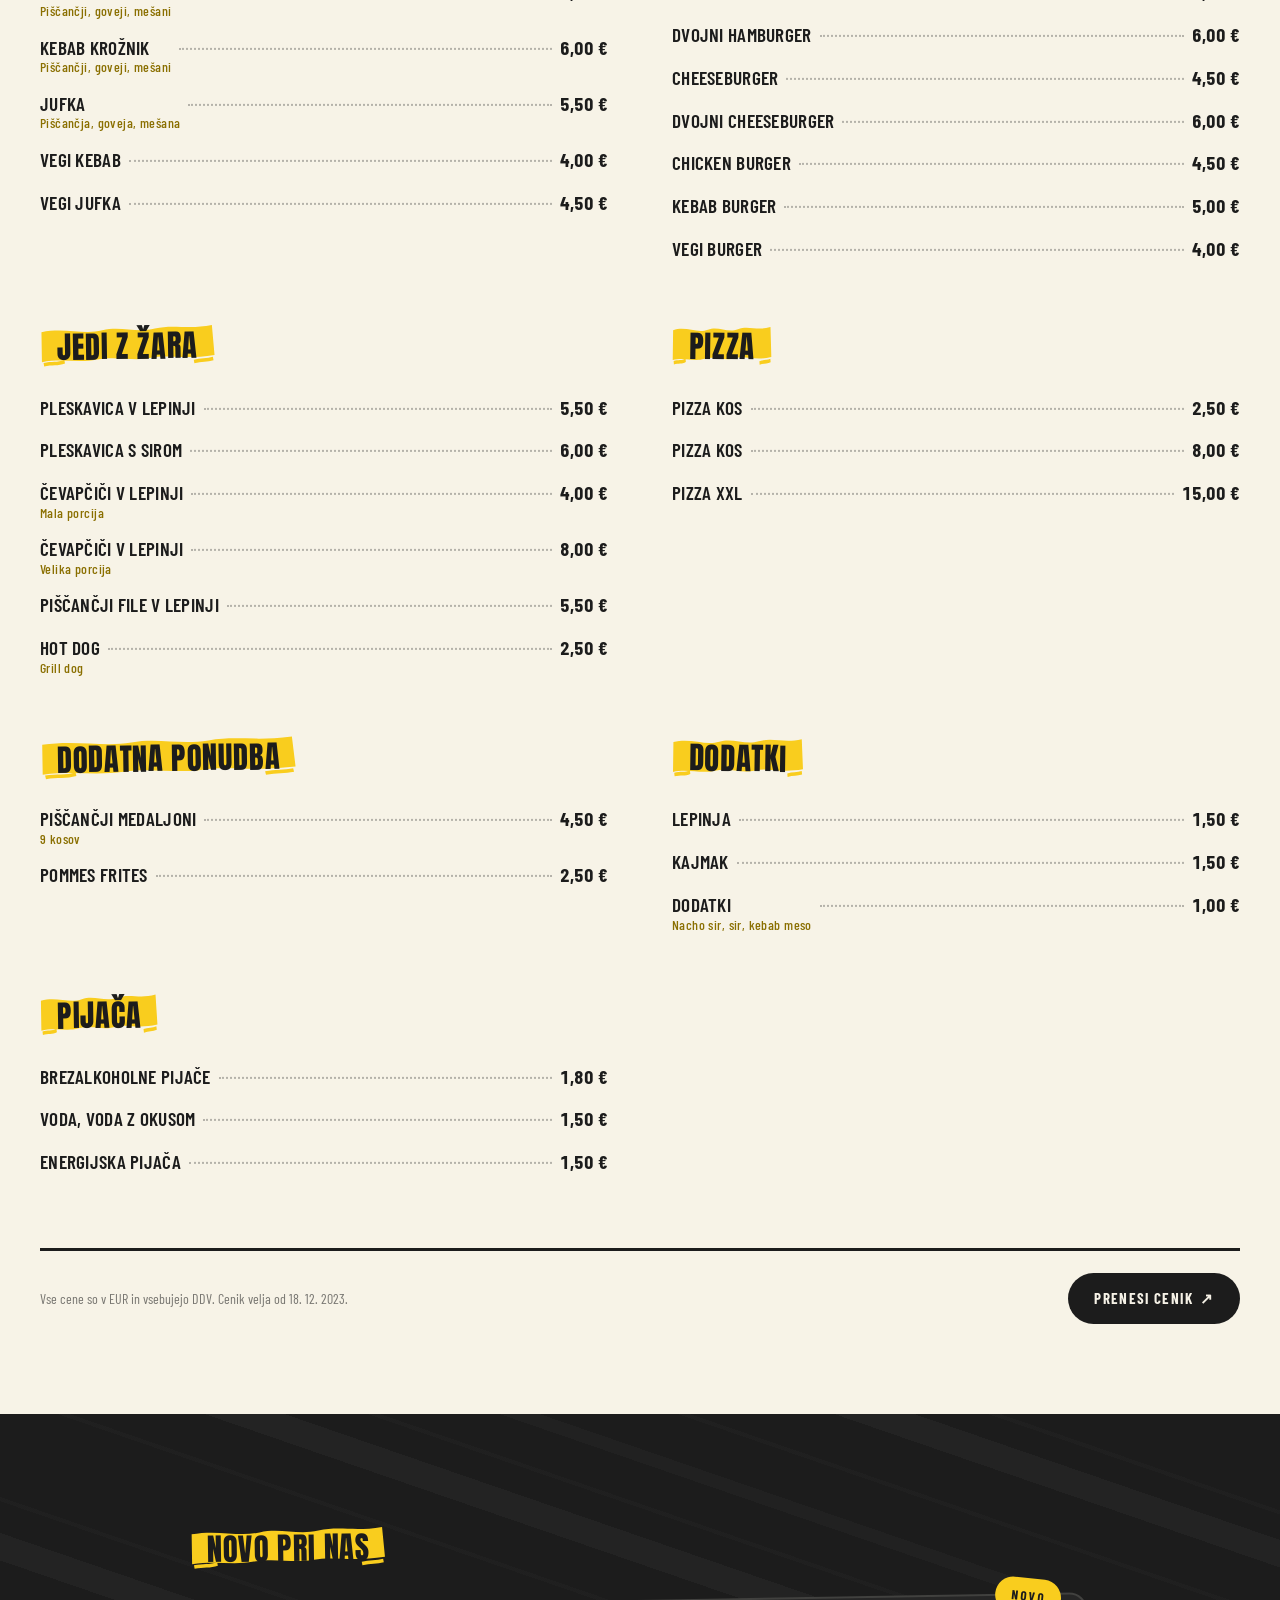
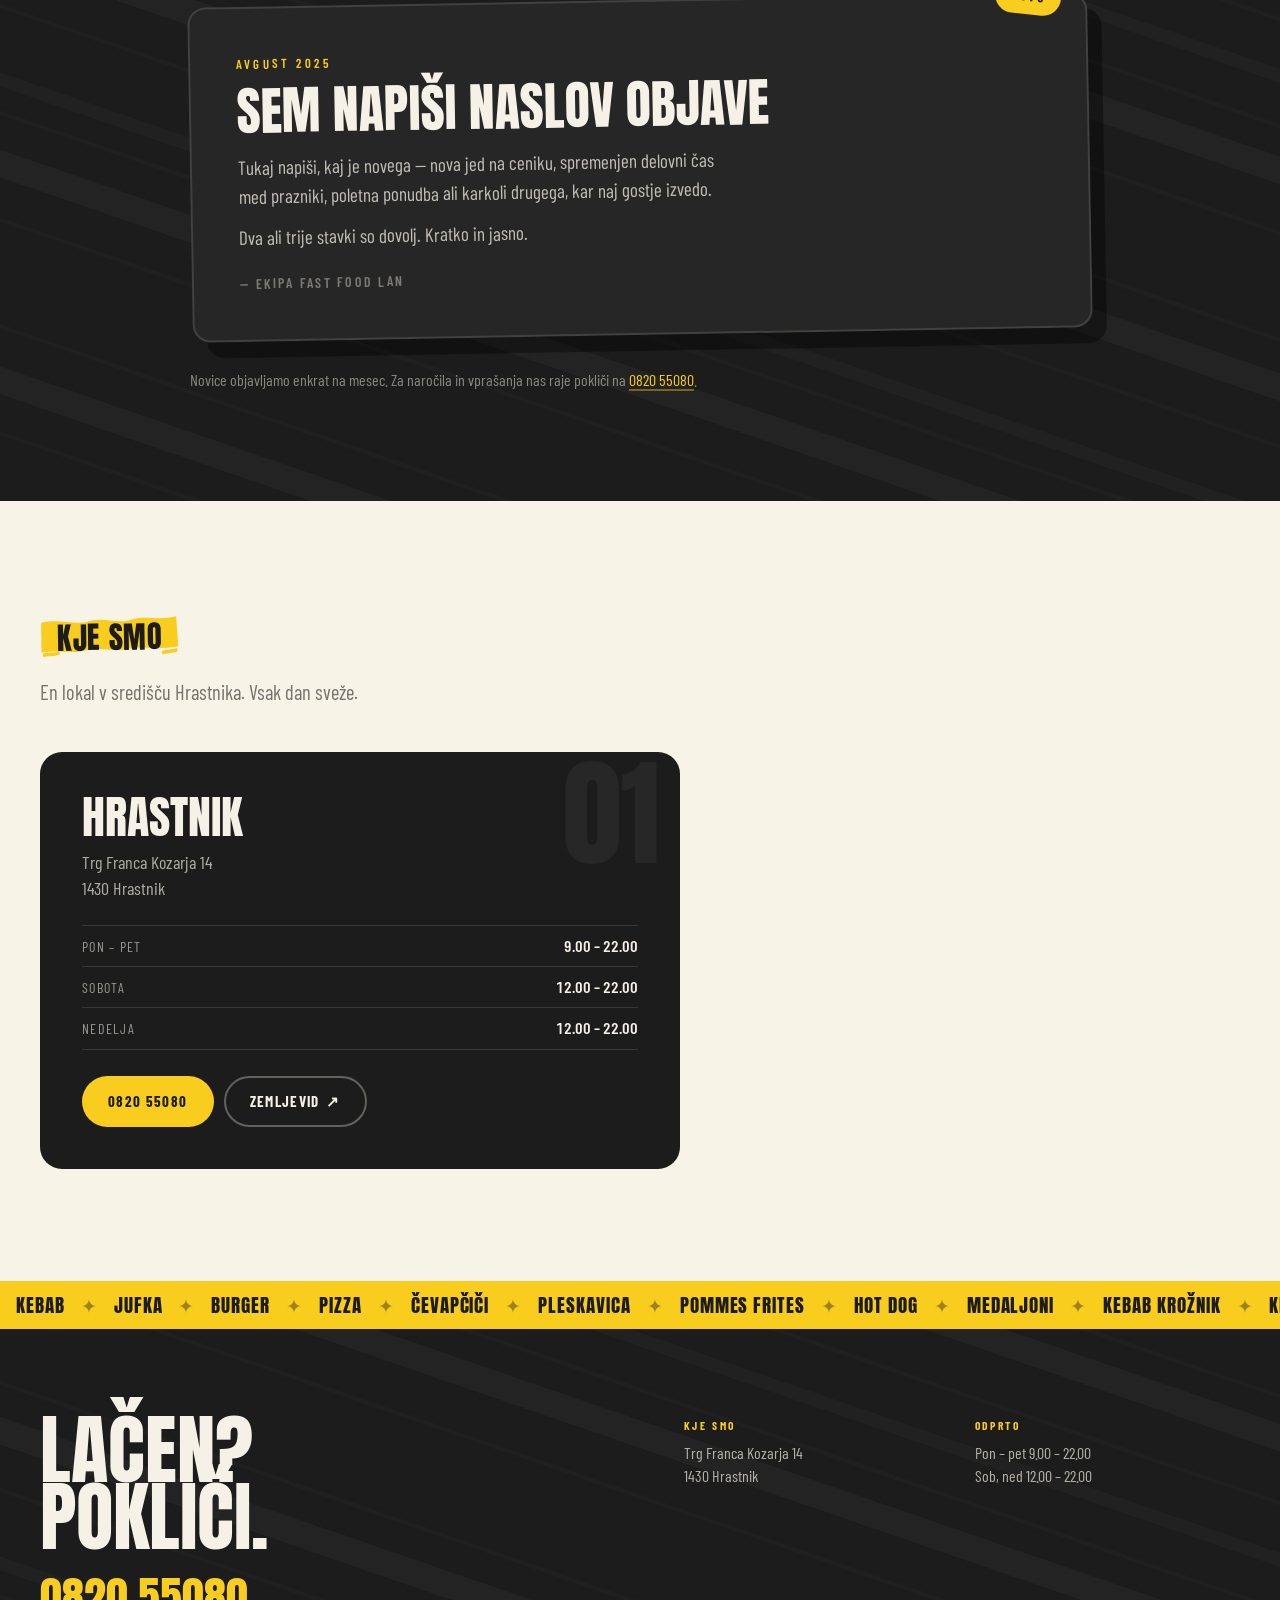
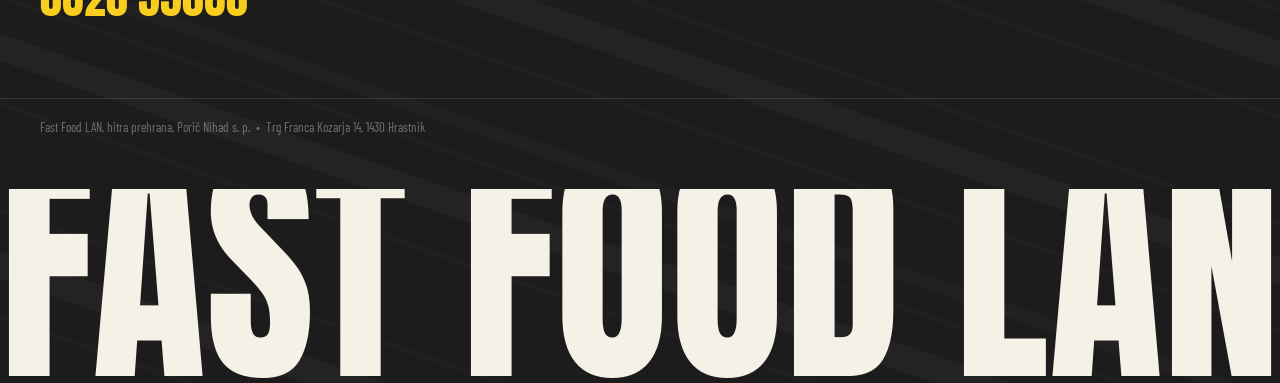
==== commit 1d9ad4ca: "Remove trbovlje" ====
--- a/index.html
+++ b/index.html
@@ -3,8 +3,8 @@
 <head>
 <meta charset="utf-8">
 <meta name="viewport" content="width=device-width, initial-scale=1">
-<title>Fast Food LAN — Trbovlje &amp; Hrastnik</title>
-<meta name="description" content="Fast Food LAN — kebab, jufka, jedi z žara, burgerji in pizza. Trbovlje, Trg revolucije 17D in Hrastnik, Trg Franca Kozarja 14. Pokliči 0820 55080.">
+<title>Fast Food LAN — Hrastnik</title>
+<meta name="description" content="Fast Food LAN — kebab, jufka, jedi z žara, burgerji in pizza. Hrastnik, Trg Franca Kozarja 14. Pokliči 0820 55080.">
 <link rel="icon" href="assets/logo.png">
 <link rel="preconnect" href="https://fonts.googleapis.com">
 <link rel="preconnect" href="https://fonts.gstatic.com" crossorigin>
@@ -41,7 +41,7 @@
 <section class="hero tex">
   <div class="hero__in">
     <div class="hero__txt">
-      <p class="eyebrow">Trbovlje <i>&bull;</i> Hrastnik</p>
+      <p class="eyebrow">Hrastnik <i>&bull;</i> Zasavje</p>
       <h1 class="hero__h">
         <span>Lakota?</span>
         <span>To rešimo</span>
@@ -209,27 +209,12 @@
 <section class="loks" id="lokacije">
   <header class="loks__head">
     <h2 class="tag"><span>Kje smo</span></h2>
-    <p>Dva lokala v Zasavju. Isti kebab, isti čas.</p>
+    <p>En lokal v središču Hrastnika. Vsak dan sveže.</p>
   </header>
 
   <div class="loks__grid">
     <article class="lok">
       <p class="lok__no">01</p>
-      <h3>Trbovlje</h3>
-      <p class="lok__addr">Trg revolucije 17D<br>1420 Trbovlje</p>
-      <dl class="hrs">
-        <div><dt>Pon &ndash; pet</dt><dd>9.00 &ndash; 22.00</dd></div>
-        <div><dt>Sobota</dt><dd>12.00 &ndash; 22.00</dd></div>
-        <div><dt>Nedelja</dt><dd>12.00 &ndash; 22.00</dd></div>
-      </dl>
-      <div class="lok__btns">
-        <a class="btn btn--sun" href="tel:+38682055080">0820 55080</a>
-        <a class="btn btn--line" href="https://www.google.com/maps/search/?api=1&amp;query=Trg%20revolucije%2017D%2C%201420%20Trbovlje" target="_blank" rel="noopener">Zemljevid <i aria-hidden="true">&#8599;</i></a>
-      </div>
-    </article>
-
-    <article class="lok">
-      <p class="lok__no">02</p>
       <h3>Hrastnik</h3>
       <p class="lok__addr">Trg Franca Kozarja 14<br>1430 Hrastnik</p>
       <dl class="hrs">
@@ -260,11 +245,7 @@
     </div>
     <div class="foot__col foot__col--adr">
       <div>
-        <p class="foot__lbl">Trbovlje</p>
-        <p>Trg revolucije 17D<br>1420 Trbovlje</p>
-      </div>
-      <div>
-        <p class="foot__lbl">Hrastnik</p>
+        <p class="foot__lbl">Kje smo</p>
         <p>Trg Franca Kozarja 14<br>1430 Hrastnik</p>
       </div>
       <div>
@@ -274,7 +255,7 @@
     </div>
   </div>
 
-  <p class="foot__legal">Fast Food LAN, Porič Nihad s.&nbsp;p. &nbsp;&bull;&nbsp; Trg revolucije 17D, 1420 Trbovlje &nbsp;&bull;&nbsp; PE: Fast Food LAN, hitra prehrana, Trg Franca Kozarja 14, 1430 Hrastnik</p>
+  <p class="foot__legal">Fast Food LAN, hitra prehrana, Porič Nihad s.&nbsp;p. &nbsp;&bull;&nbsp; Trg Franca Kozarja 14, 1430 Hrastnik</p>
 
   <svg class="wordmark" viewBox="0 0 1000 152" aria-hidden="true" focusable="false">
     <text x="0" y="146" font-size="200" textLength="1000" lengthAdjust="spacingAndGlyphs">FAST FOOD LAN</text>
--- a/css/style.css
+++ b/css/style.css
@@ -1,5 +1,5 @@
 /* ==========================================================================
-   Fast Food LAN — Trbovlje & Hrastnik
+   Fast Food LAN — Hrastnik
    Barve in oblike so vzete iz tiskanega cenika: crna, rumena, kremna.
    ========================================================================== */
 
@@ -401,7 +401,7 @@
 
 .loks__grid{
   max-width:var(--wrap);margin:0 auto;
-  display:grid;grid-template-columns:repeat(2,minmax(0,1fr));gap:clamp(20px,3vw,34px);
+  display:grid;grid-template-columns:minmax(0,640px);gap:clamp(20px,3vw,34px);
 }
 @media (max-width:760px){.loks__grid{grid-template-columns:1fr}}
 
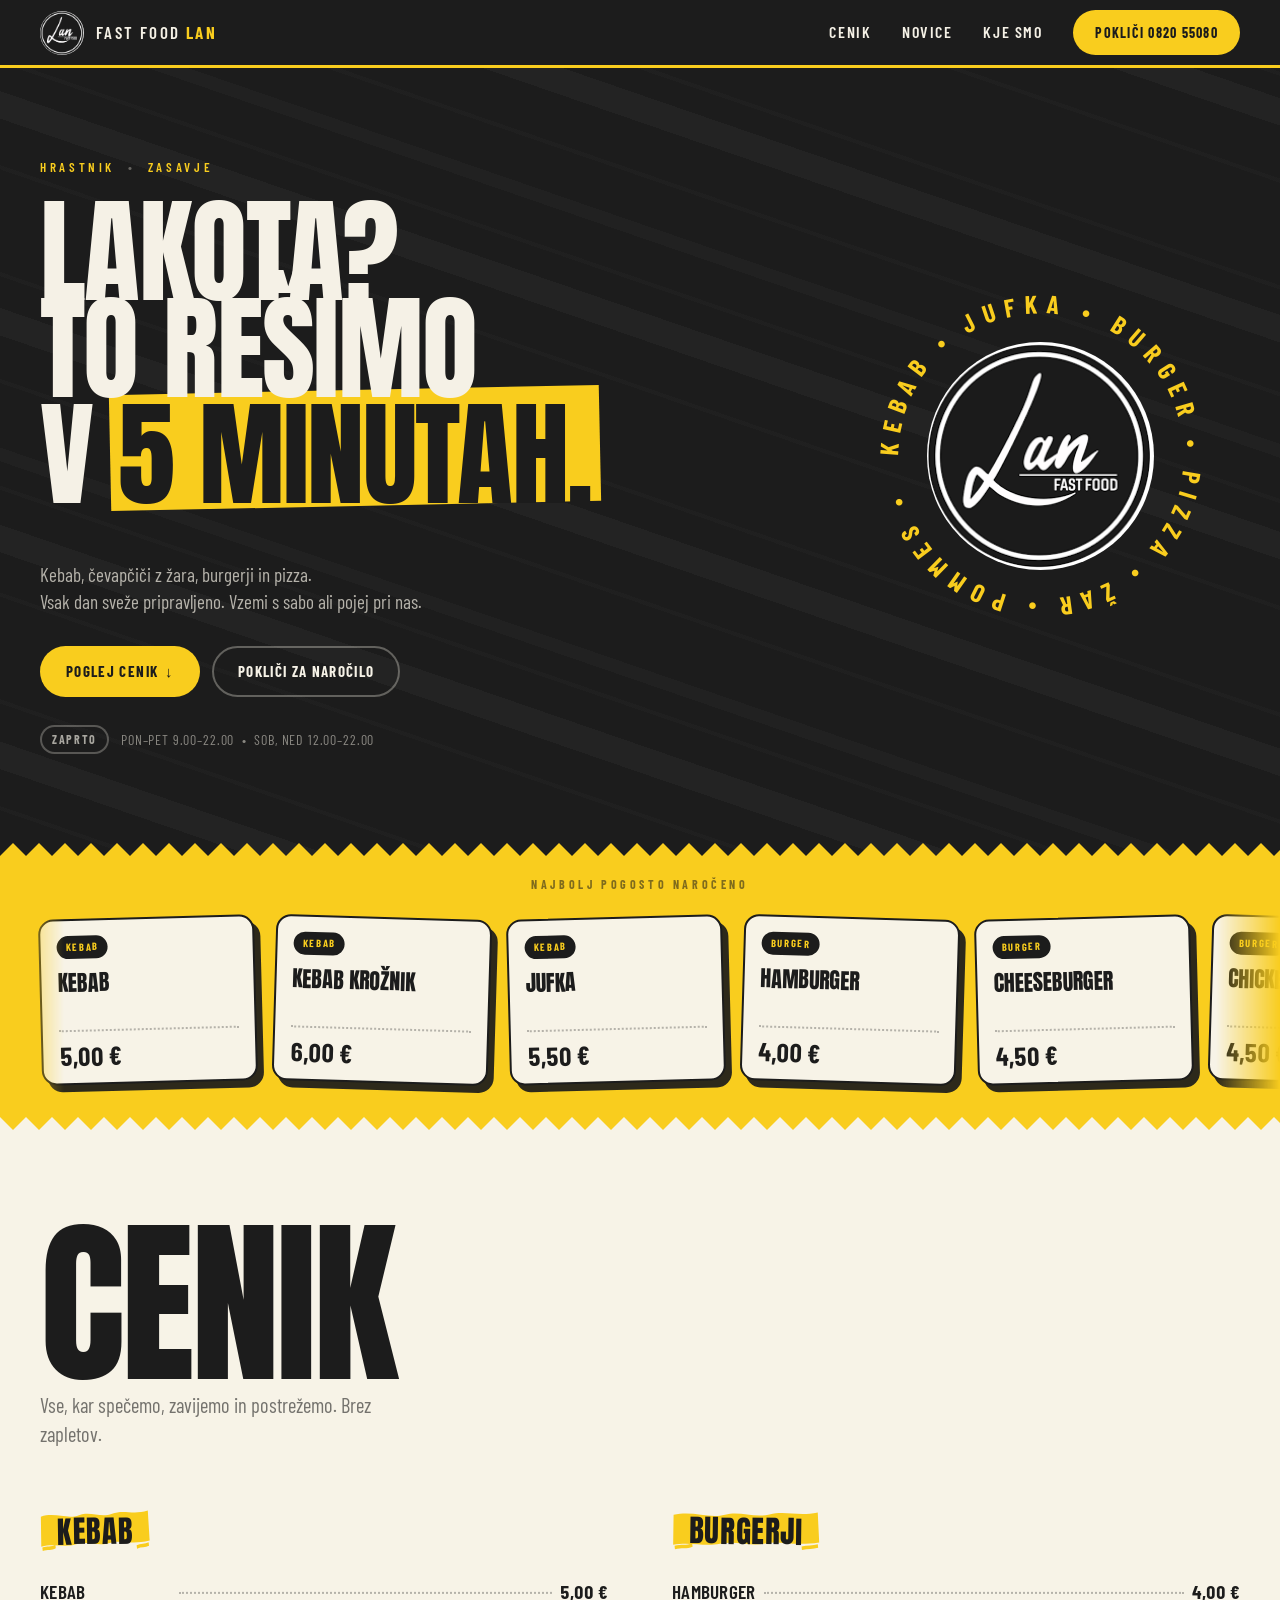
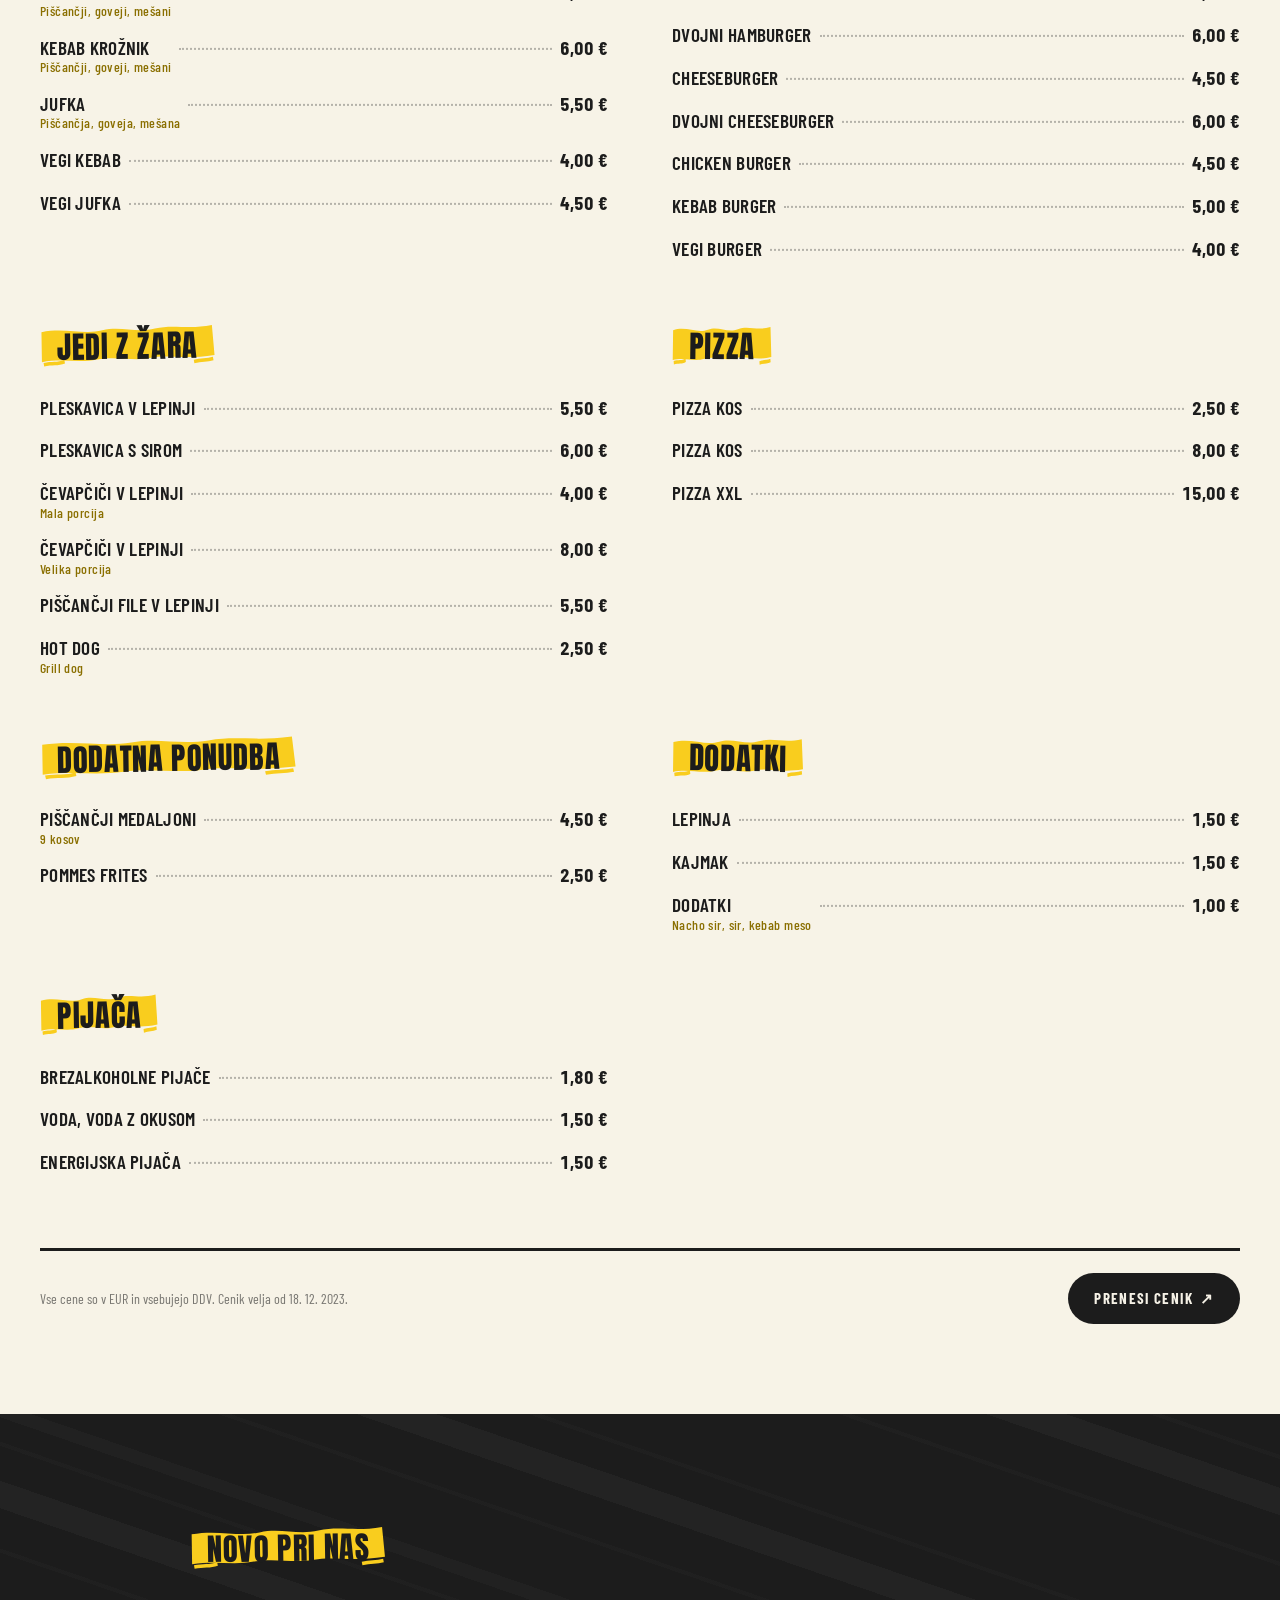
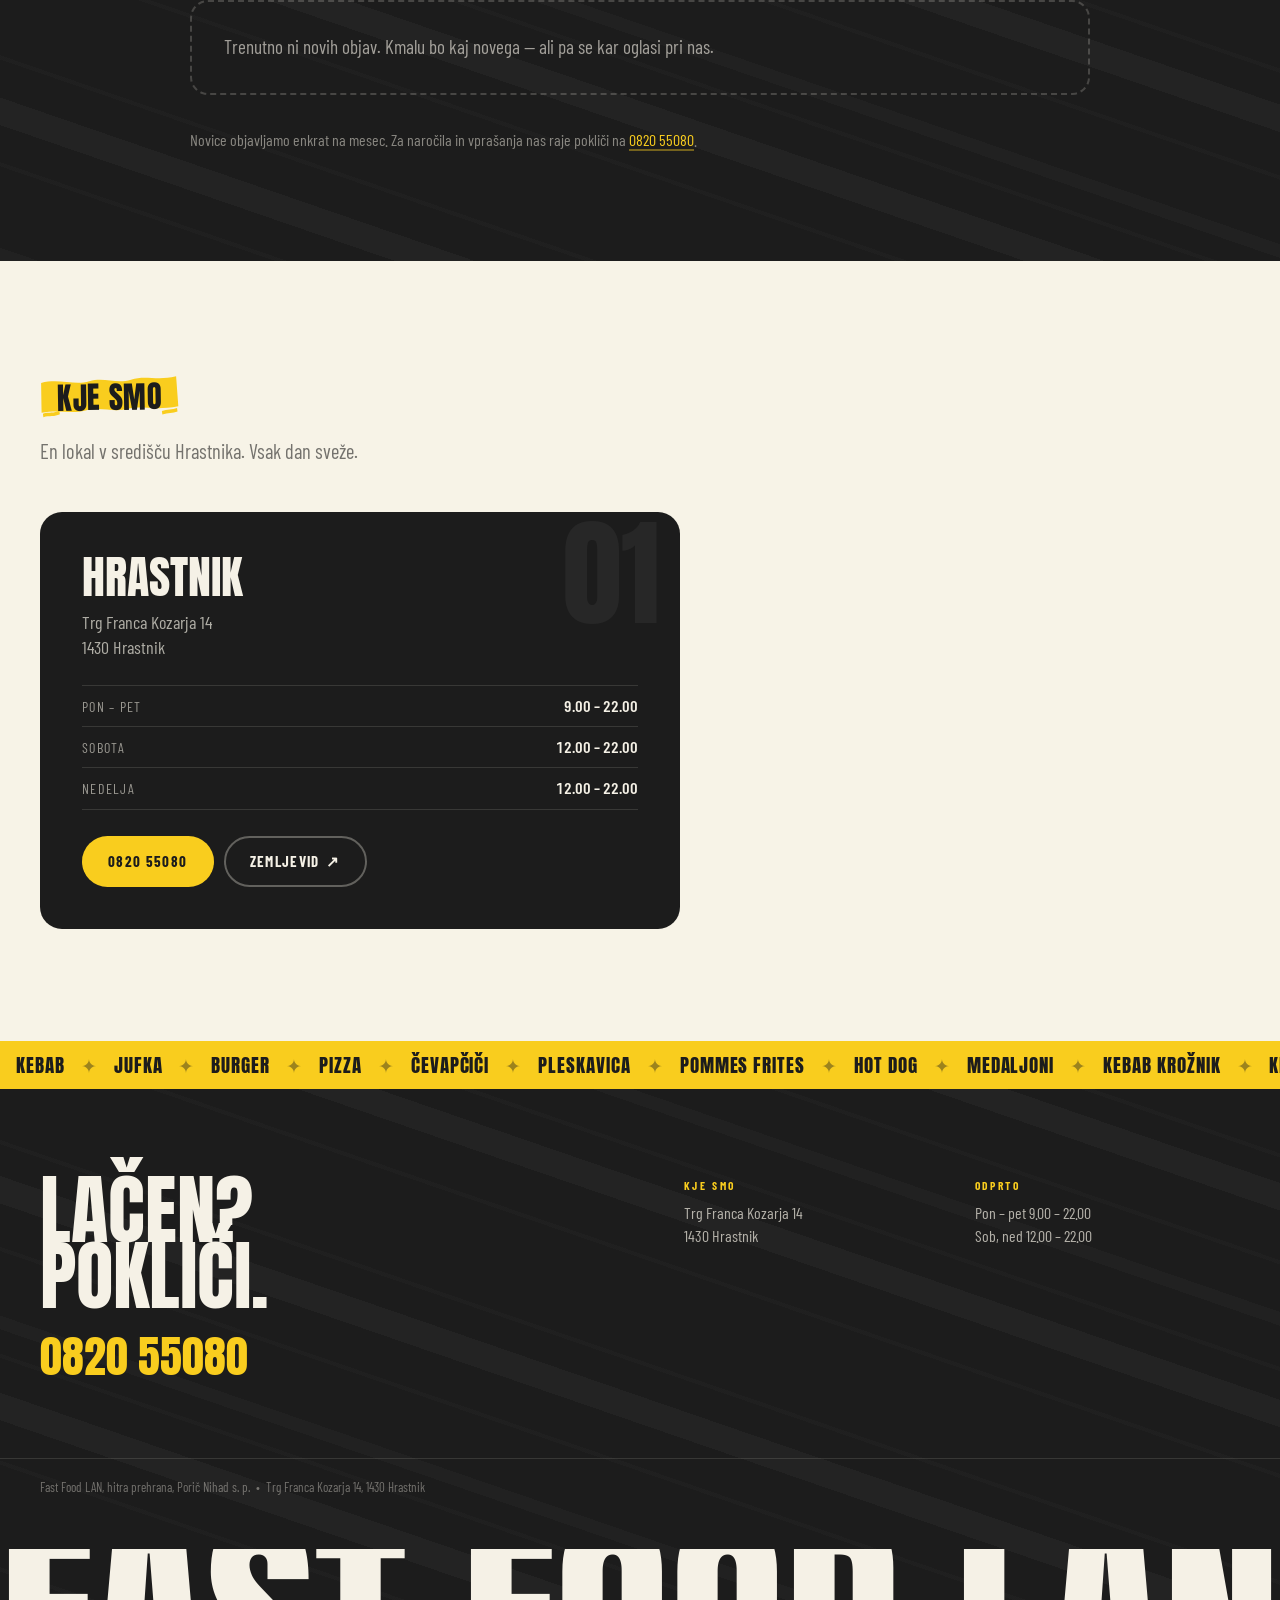
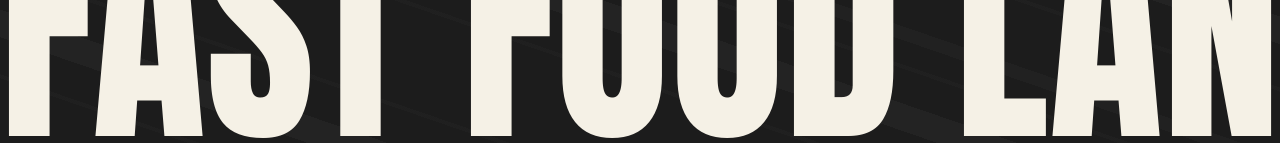
==== commit b0a2361b: "Add Decap CMS admin for news posts Posts (text, image, video) are edited at /admin via Decap CMS wit" ====
--- a/index.html
+++ b/index.html
@@ -176,29 +176,22 @@
 </section>
 
 <!-- ======================================================================
-     OBJAVA MESECA
-     Enkrat na mesec zamenjaj samo tri stvari v kartici spodaj:
-       1. DATUM     -> vrstica <p class="post__date">
-       2. NASLOV    -> vrstica <h3 class="post__h">
-       3. BESEDILO  -> odstavki <p> znotraj <div class="post__body">
-     Nalepko "Novo" lahko zamenjas z drugo besedo ali celo vrstico izbrises.
-     Vsega ostalega (razredov, oznak) se ne dotikaj.
+     NOVICE
+     Objave se ne urejajo vec tukaj, ampak na /admin (glej README).
+     Kartice spodaj sestavi js/main.js iz datoteke content/novice.json:
+     najnovejsa objava je velika kartica, starejse so v arhivu pod gumbom.
      ====================================================================== -->
 <section class="novice tex" id="novice">
   <div class="novice__in">
     <h2 class="tag tag--dark"><span>Novo pri nas</span></h2>
 
-    <article class="post">
-      <span class="sticker">Novo</span>
-      <p class="post__date">Avgust 2025</p>
-      <h3 class="post__h">Sem napiši naslov objave</h3>
-      <div class="post__body">
-        <p>Tukaj napiši, kaj je novega — nova jed na ceniku, spremenjen delovni čas
-        med prazniki, poletna ponudba ali karkoli drugega, kar naj gostje izvedo.</p>
-        <p>Dva ali trije stavki so dovolj. Kratko in jasno.</p>
-      </div>
-      <p class="post__sign">&mdash; ekipa Fast Food LAN</p>
-    </article>
+    <div data-novice-latest></div>
+    <p class="novice__empty" data-novice-empty hidden>Trenutno ni novih objav. Kmalu bo kaj novega &mdash; ali pa se kar oglasi pri nas.</p>
+
+    <button class="btn btn--line arhiv-btn" type="button" aria-expanded="false" aria-controls="arhiv" data-arhiv-toggle hidden>
+      <span data-arhiv-label>Starejše objave</span> <b data-arhiv-count></b>
+    </button>
+    <div class="arhiv" id="arhiv" data-arhiv hidden></div>
 
     <p class="novice__hint">Novice objavljamo enkrat na mesec.
       Za naročila in vprašanja nas raje pokliči na <a href="tel:+38682055080">0820 55080</a>.</p>
--- a/css/style.css
+++ b/css/style.css
@@ -84,7 +84,7 @@
 .btn--sun:hover{background:var(--sun-hi);transform:translateY(-2px)}
 .btn--ink{background:var(--ink);color:var(--chalk)}
 .btn--ink:hover{transform:translateY(-2px)}
-.btn--line{border-color:rgba(245,241,230,.32);color:var(--chalk)}
+.btn--line{background:transparent;border-color:rgba(245,241,230,.32);color:var(--chalk)}
 .btn--line:hover{border-color:var(--sun);color:var(--sun);transform:translateY(-2px)}
 
 /* --- rumena oznaka s potezo copica -------------------------------------- */
@@ -391,6 +391,90 @@
   margin:22px 0 0;font-weight:600;font-size:14px;letter-spacing:.16em;
   text-transform:uppercase;color:rgba(245,241,230,.42);
 }
+.post__body ul{
+  margin:0 0 12px;padding-left:1.1em;font-size:clamp(17px,1.5vw,20px);line-height:1.5;
+  color:rgba(245,241,230,.75);max-width:54ch;
+}
+.post__body li::marker{color:var(--sun)}
+.post__body strong{color:var(--chalk);font-weight:700}
+.post__body a{color:var(--sun);border-bottom:2px solid rgba(249,205,30,.4)}
+.post__body a:hover{border-bottom-color:var(--sun)}
+
+/* slika / video — kot fotografija, nalepljena naravnost na nagnjeno kartico */
+.post__media{display:grid;gap:12px;margin:0 0 26px;transform:rotate(1deg)}
+.post__media img,.post__media video{
+  display:block;max-width:100%;max-height:600px;
+  background:#000;border:2.5px solid rgba(245,241,230,.13);border-radius:12px;
+}
+/* slika vedno cela (tudi plakat ali letak), zato je ne obrezemo */
+.post__media img{width:auto;justify-self:center}
+.post__media video{width:100%}
+@media (min-width:640px){
+  .post__media--duo{grid-template-columns:1fr 1fr}
+  .post__media--duo img,.post__media--duo video{width:100%;height:auto;aspect-ratio:4/5;object-fit:cover}
+  .post__media--duo video{object-fit:contain}
+}
+
+.post--mini{
+  margin:4px 0 24px;transform:none;
+  padding:clamp(20px,3vw,32px);box-shadow:8px 9px 0 rgba(0,0,0,.32);
+}
+.post--mini .post__media{transform:none}
+.post--mini .post__media img,.post--mini .post__media video{max-height:440px}
+
+.novice__empty{
+  margin:30px 0 0;padding:clamp(22px,3vw,32px);
+  border:2.5px dashed rgba(245,241,230,.2);border-radius:18px;
+  font-size:clamp(17px,1.5vw,20px);color:rgba(245,241,230,.62);
+}
+.novice__empty[hidden]{display:none}
+
+/* --- arhiv starejsih objav ---------------------------------------------- */
+.arhiv-btn{margin-top:clamp(40px,5vw,56px)}
+.arhiv-btn[hidden]{display:none}
+.arhiv-btn b{color:var(--sun);font-weight:700}
+.arhiv{margin-top:22px;border-top:1px solid rgba(245,241,230,.13)}
+.arhiv[hidden]{display:none}
+.arhiv__item{border-bottom:1px solid rgba(245,241,230,.13)}
+.arhiv__row{
+  display:grid;grid-template-columns:150px minmax(0,1fr) auto 30px;
+  align-items:center;gap:18px;padding:16px 0;
+  cursor:pointer;list-style:none;
+}
+.arhiv__row::-webkit-details-marker{display:none}
+.arhiv__date{
+  font-weight:600;font-size:13px;letter-spacing:.2em;
+  text-transform:uppercase;color:var(--sun);
+}
+.arhiv__title{
+  font-family:var(--disp);font-size:clamp(20px,2.2vw,27px);line-height:1.05;
+  text-transform:uppercase;transition:color .18s ease;
+}
+.arhiv__row:hover .arhiv__title{color:var(--sun)}
+.arhiv__chips{display:flex;gap:6px}
+.chip{
+  font-weight:700;font-size:10.5px;letter-spacing:.16em;text-transform:uppercase;
+  padding:4px 9px;border-radius:999px;color:rgba(245,241,230,.65);
+  box-shadow:inset 0 0 0 1.5px rgba(245,241,230,.28);
+}
+.arhiv__plus{
+  position:relative;width:30px;height:30px;border-radius:50%;
+  background:var(--sun);transition:transform .22s ease;
+}
+.arhiv__plus::before,.arhiv__plus::after{
+  content:"";position:absolute;left:50%;top:50%;
+  width:12px;height:2.5px;margin:-1.25px 0 0 -6px;
+  background:var(--ink);border-radius:2px;
+}
+.arhiv__plus::after{transform:rotate(90deg)}
+.arhiv__item[open] .arhiv__plus{transform:rotate(45deg)}
+
+@media (max-width:560px){
+  .arhiv__row{grid-template-columns:minmax(0,1fr) 30px;gap:4px 14px}
+  .arhiv__chips{display:none}
+  .arhiv__plus{grid-column:2;grid-row:1 / span 2}
+}
+
 .novice__hint{margin:34px 0 0;font-size:16px;color:rgba(245,241,230,.5)}
 .novice__hint a{color:var(--sun);border-bottom:2px solid rgba(249,205,30,.4)}
 
@@ -485,4 +569,5 @@
   .card:hover{transform:translateY(-4px)}
   html.js .reveal{opacity:1;transform:none;transition:none}
   .btn:hover,.foot__tel:hover{transform:none}
-}
+  .arhiv__plus{transition:none}
+}
